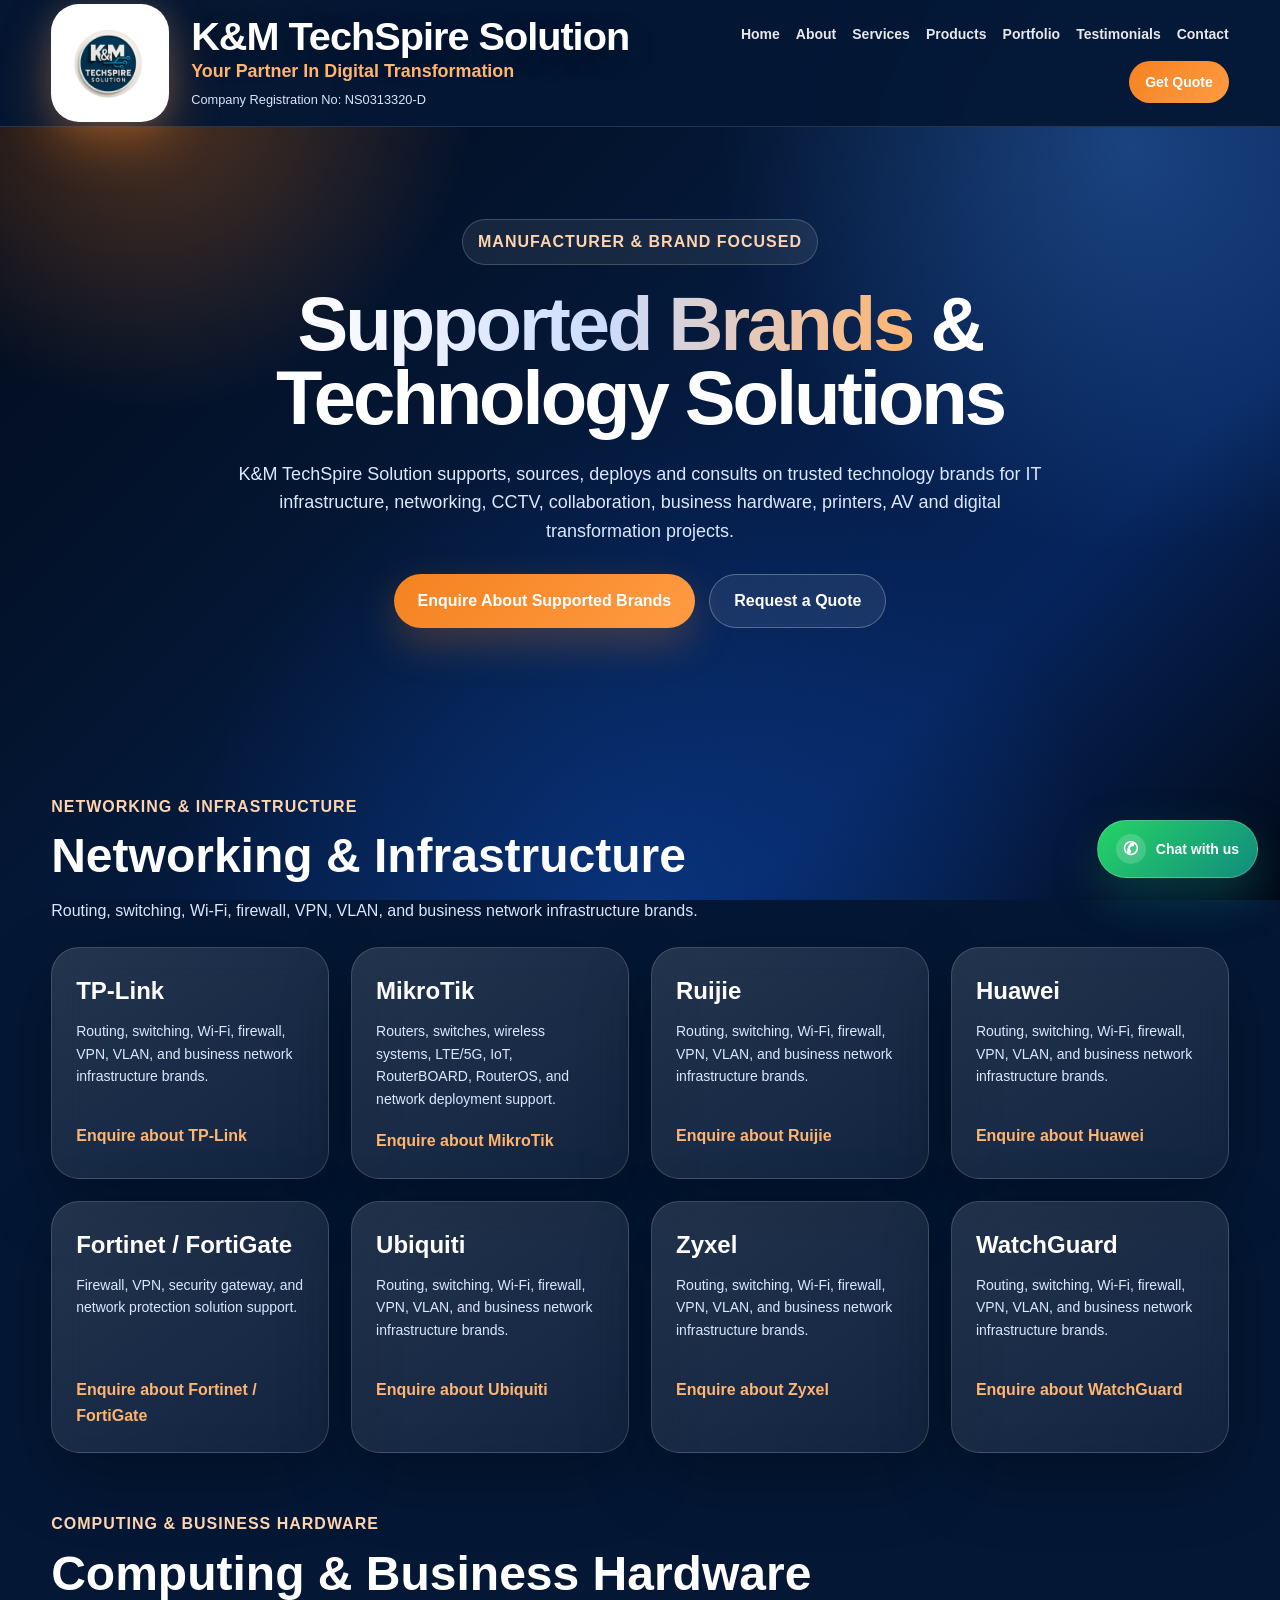
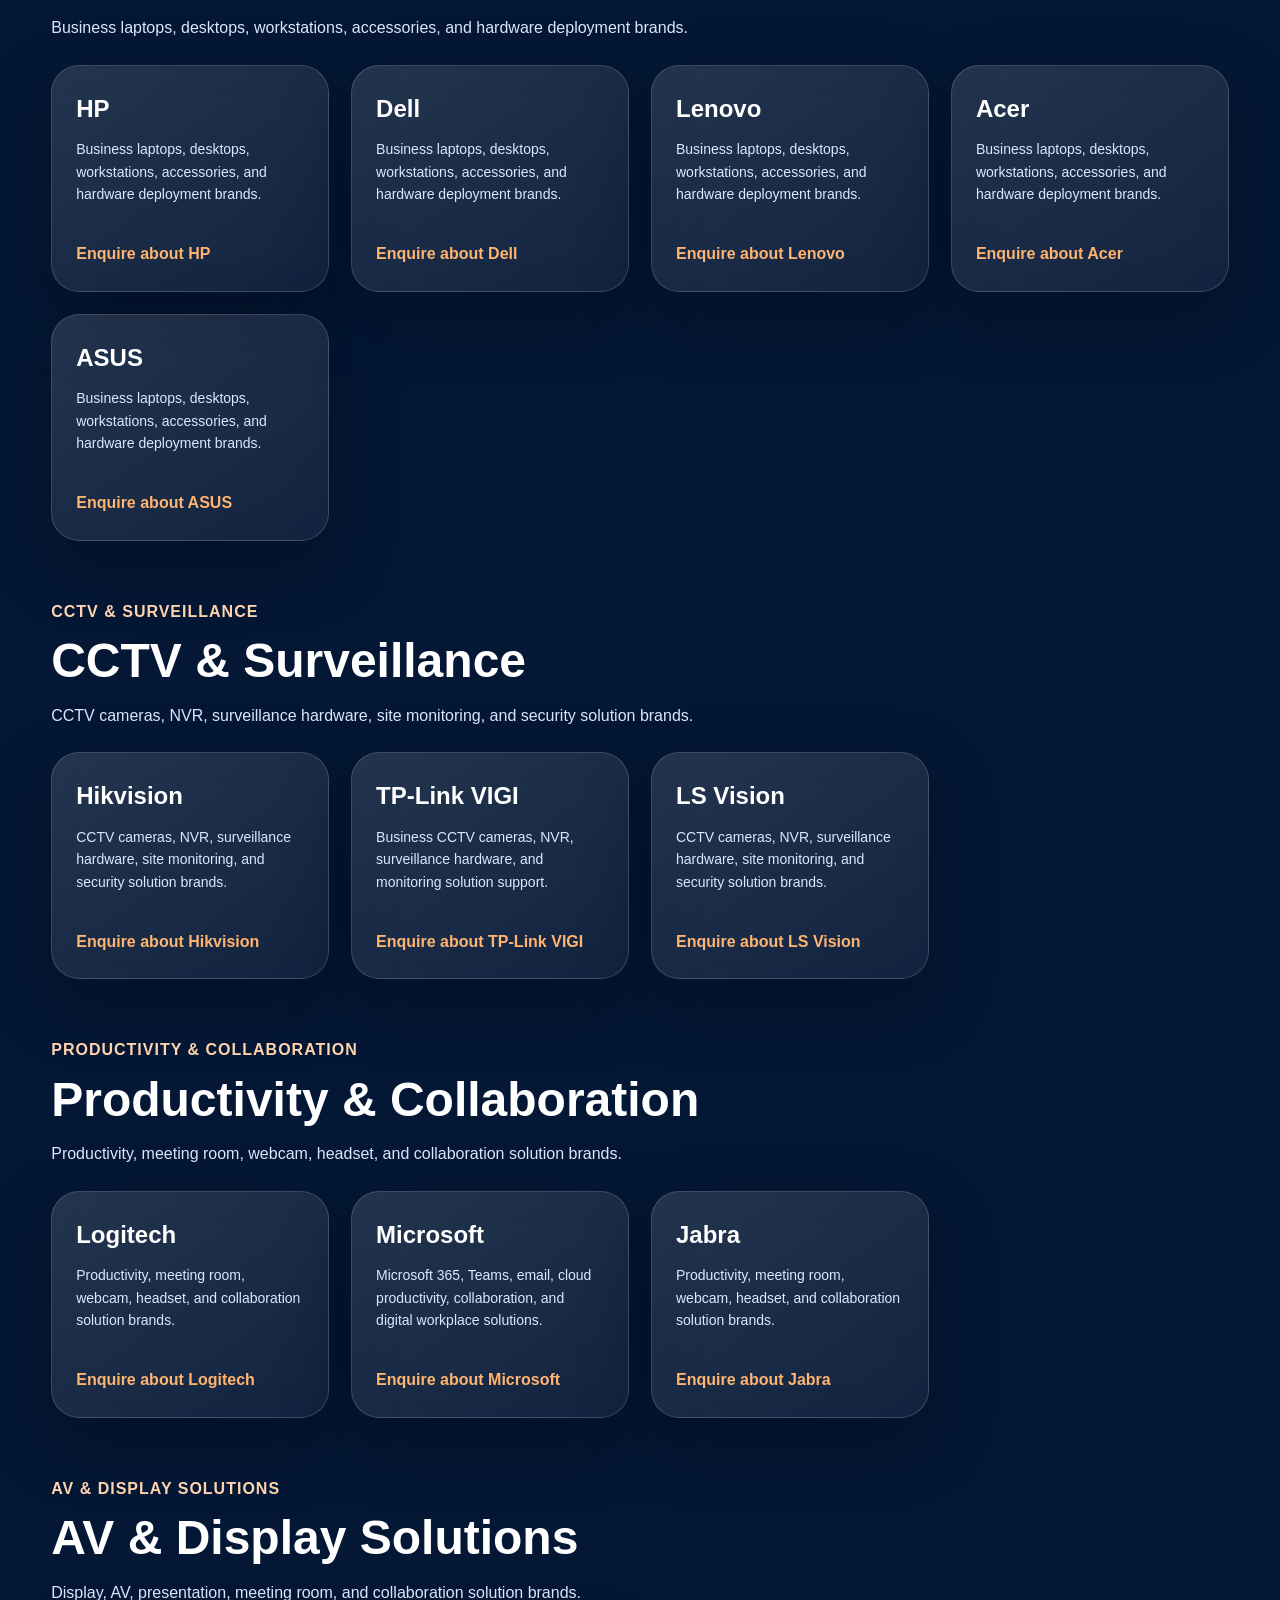
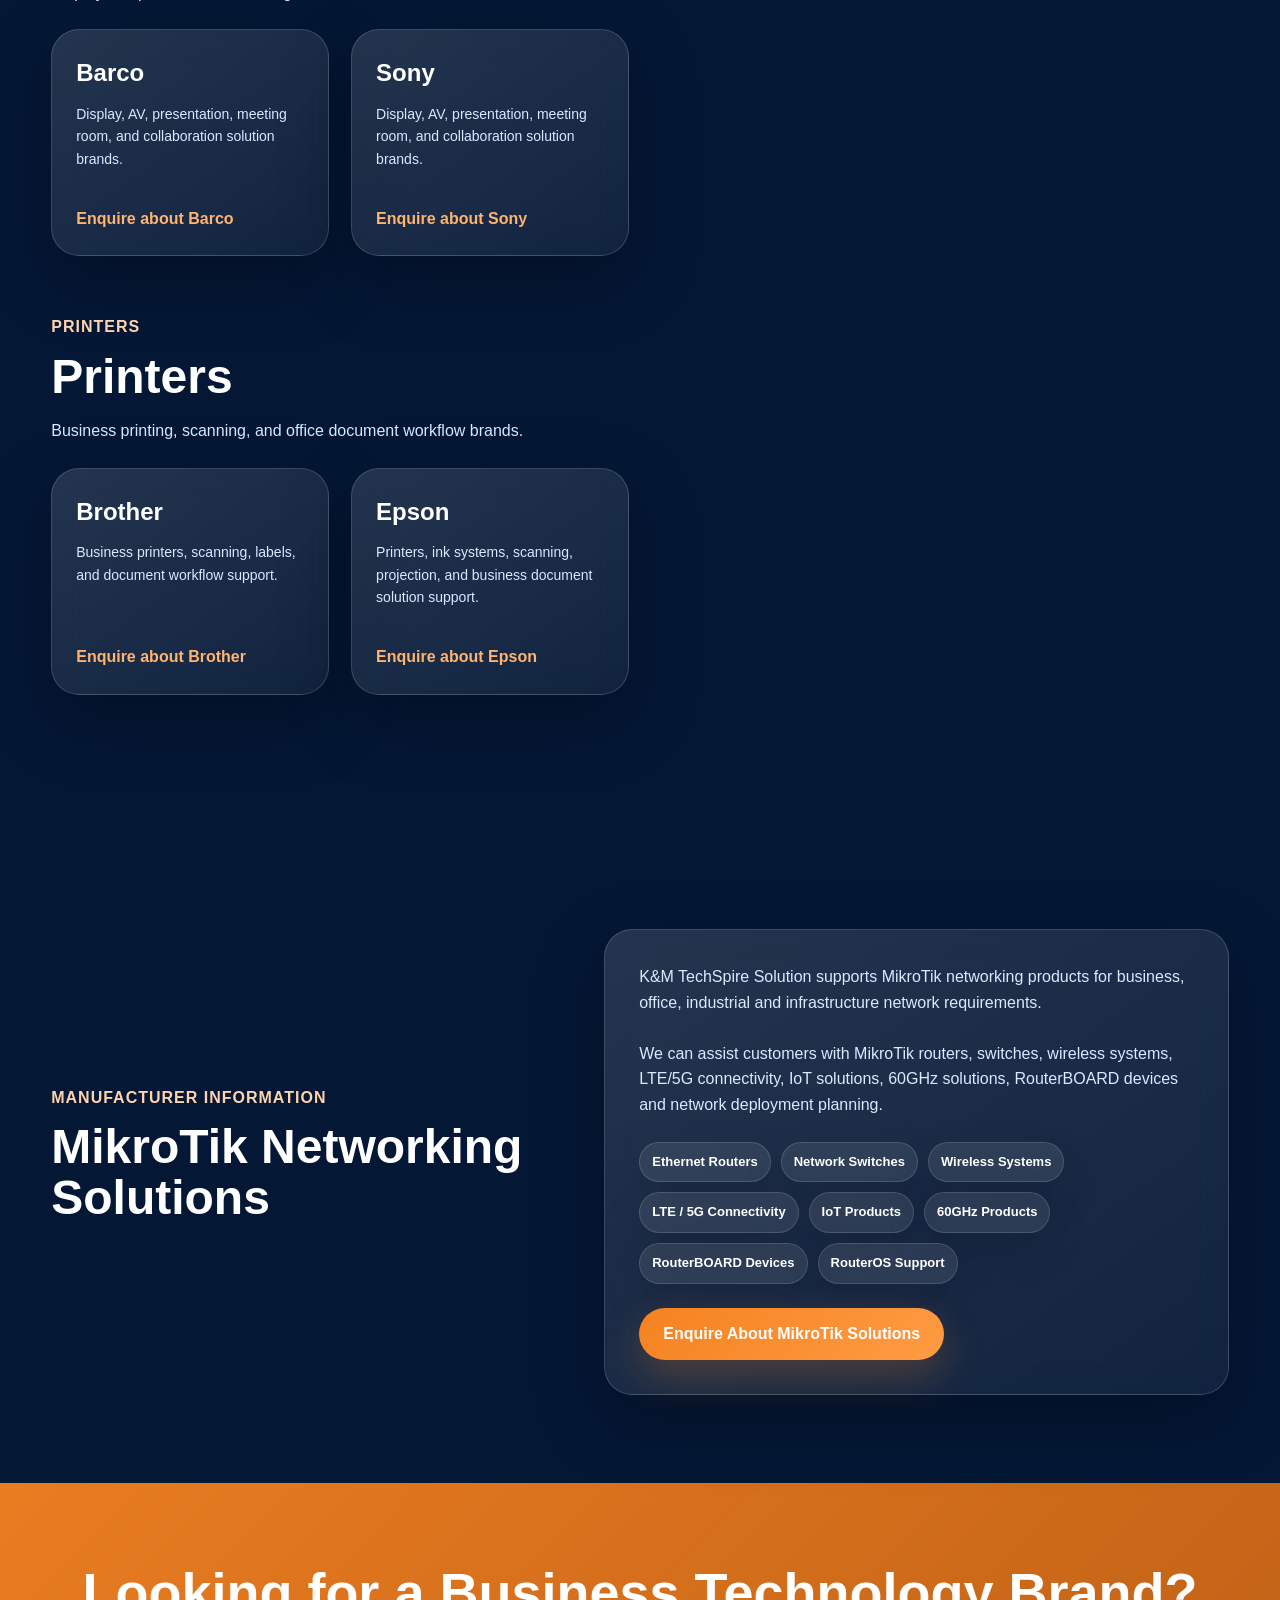
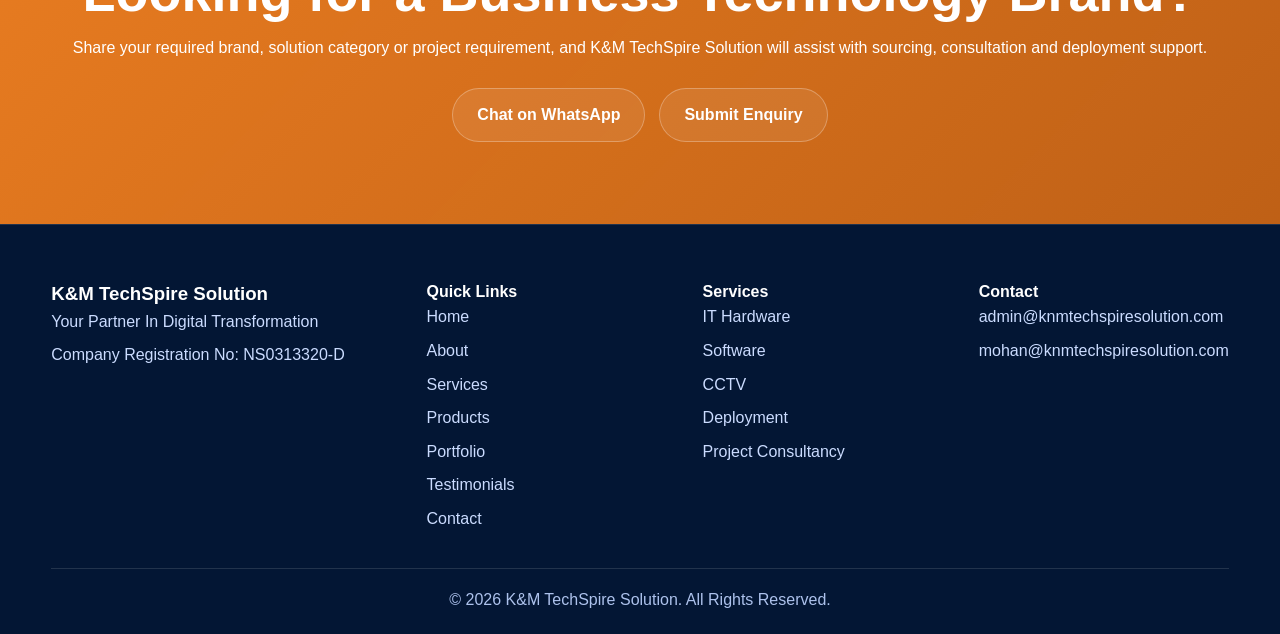
==== products.html @ d7d255a1 "Add files via upload" ====
<!DOCTYPE html><html lang="en"><head><meta charset="UTF-8"><meta name="viewport" content="width=device-width, initial-scale=1.0"><title>Supported Brands & Technology Solutions | K&M TechSpire Solution</title><meta name="description" content="Supported technology brands and manufacturer solutions by K&M TechSpire Solution."><meta name="theme-color" content="#041735"><link rel="canonical" href="https://www.knmtechspiresolution.com/products.html"><link rel="stylesheet" href="style.css?v=20260707-final"></head><body><div class="site-bg" aria-hidden="true"></div><header class="site-header"><div class="container nav-wrap"><a class="brand" href="index.html#home"><span class="brand-logo"><img src="assets/logo.png" alt="K&M TechSpire Solution Logo" onload="this.classList.add('loaded')" onerror="this.classList.add('missing')"><span class="logo-fallback">K&M</span></span><span class="brand-text"><strong>K&M TechSpire Solution</strong><em>Your Partner In Digital Transformation</em><small>Company Registration No: NS0313320-D</small></span></a><nav class="nav-links" aria-label="Main navigation"><a href="index.html#home">Home</a><a href="index.html#about">About</a><a href="index.html#services">Services</a><a href="products.html">Products</a><a href="index.html#portfolio">Portfolio</a><a href="index.html#testimonials">Testimonials</a><a href="index.html#contact">Contact</a><a class="nav-btn" href="index.html#contact">Get Quote</a></nav></div></header><main><section class="page-hero section-pad"><div class="container hero-simple-inner reveal"><span class="eyebrow">Manufacturer & Brand Focused</span><h1><span>Supported Brands</span> & Technology Solutions</h1><p>K&M TechSpire Solution supports, sources, deploys and consults on trusted technology brands for IT infrastructure, networking, CCTV, collaboration, business hardware, printers, AV and digital transformation projects.</p><div class="actions center"><a class="btn primary" href="https://wa.me/60176232542?text=Hello%20K%26M%20TechSpire%20Solution%2C%20I%20am%20interested%20in%20your%20IT%20services.%20Please%20contact%20me." target="_blank" rel="noopener">Enquire About Supported Brands</a><a class="btn secondary" href="index.html#contact">Request a Quote</a></div></div></section><section class="section-pad brands-section"><div class="container"><section class="brand-category reveal"><div class="brand-category-head"><span class="section-label">Networking & Infrastructure</span><h2>Networking & Infrastructure</h2><p>Routing, switching, Wi‑Fi, firewall, VPN, VLAN, and business network infrastructure brands.</p></div><div class="brand-grid"><article class="brand-card reveal"><div class="brand-name">TP-Link</div><p>Routing, switching, Wi‑Fi, firewall, VPN, VLAN, and business network infrastructure brands.</p><a class="brand-link" href="https://wa.me/60176232542?text=Hello%20K%26M%20TechSpire%20Solution%2C%20I%20am%20interested%20in%20TP-Link%20solutions.%20Please%20contact%20me." target="_blank" rel="noopener">Enquire about TP-Link</a></article><article class="brand-card reveal"><div class="brand-name">MikroTik</div><p>Routers, switches, wireless systems, LTE/5G, IoT, RouterBOARD, RouterOS, and network deployment support.</p><a class="brand-link" href="https://wa.me/60176232542?text=Hello%20K%26M%20TechSpire%20Solution%2C%20I%20am%20interested%20in%20MikroTik%20solutions.%20Please%20contact%20me." target="_blank" rel="noopener">Enquire about MikroTik</a></article><article class="brand-card reveal"><div class="brand-name">Ruijie</div><p>Routing, switching, Wi‑Fi, firewall, VPN, VLAN, and business network infrastructure brands.</p><a class="brand-link" href="https://wa.me/60176232542?text=Hello%20K%26M%20TechSpire%20Solution%2C%20I%20am%20interested%20in%20Ruijie%20solutions.%20Please%20contact%20me." target="_blank" rel="noopener">Enquire about Ruijie</a></article><article class="brand-card reveal"><div class="brand-name">Huawei</div><p>Routing, switching, Wi‑Fi, firewall, VPN, VLAN, and business network infrastructure brands.</p><a class="brand-link" href="https://wa.me/60176232542?text=Hello%20K%26M%20TechSpire%20Solution%2C%20I%20am%20interested%20in%20Huawei%20solutions.%20Please%20contact%20me." target="_blank" rel="noopener">Enquire about Huawei</a></article><article class="brand-card reveal"><div class="brand-name">Fortinet / FortiGate</div><p>Firewall, VPN, security gateway, and network protection solution support.</p><a class="brand-link" href="https://wa.me/60176232542?text=Hello%20K%26M%20TechSpire%20Solution%2C%20I%20am%20interested%20in%20Fortinet%20/%20FortiGate%20solutions.%20Please%20contact%20me." target="_blank" rel="noopener">Enquire about Fortinet / FortiGate</a></article><article class="brand-card reveal"><div class="brand-name">Ubiquiti</div><p>Routing, switching, Wi‑Fi, firewall, VPN, VLAN, and business network infrastructure brands.</p><a class="brand-link" href="https://wa.me/60176232542?text=Hello%20K%26M%20TechSpire%20Solution%2C%20I%20am%20interested%20in%20Ubiquiti%20solutions.%20Please%20contact%20me." target="_blank" rel="noopener">Enquire about Ubiquiti</a></article><article class="brand-card reveal"><div class="brand-name">Zyxel</div><p>Routing, switching, Wi‑Fi, firewall, VPN, VLAN, and business network infrastructure brands.</p><a class="brand-link" href="https://wa.me/60176232542?text=Hello%20K%26M%20TechSpire%20Solution%2C%20I%20am%20interested%20in%20Zyxel%20solutions.%20Please%20contact%20me." target="_blank" rel="noopener">Enquire about Zyxel</a></article><article class="brand-card reveal"><div class="brand-name">WatchGuard</div><p>Routing, switching, Wi‑Fi, firewall, VPN, VLAN, and business network infrastructure brands.</p><a class="brand-link" href="https://wa.me/60176232542?text=Hello%20K%26M%20TechSpire%20Solution%2C%20I%20am%20interested%20in%20WatchGuard%20solutions.%20Please%20contact%20me." target="_blank" rel="noopener">Enquire about WatchGuard</a></article></div></section><section class="brand-category reveal"><div class="brand-category-head"><span class="section-label">Computing & Business Hardware</span><h2>Computing & Business Hardware</h2><p>Business laptops, desktops, workstations, accessories, and hardware deployment brands.</p></div><div class="brand-grid"><article class="brand-card reveal"><div class="brand-name">HP</div><p>Business laptops, desktops, workstations, accessories, and hardware deployment brands.</p><a class="brand-link" href="https://wa.me/60176232542?text=Hello%20K%26M%20TechSpire%20Solution%2C%20I%20am%20interested%20in%20HP%20solutions.%20Please%20contact%20me." target="_blank" rel="noopener">Enquire about HP</a></article><article class="brand-card reveal"><div class="brand-name">Dell</div><p>Business laptops, desktops, workstations, accessories, and hardware deployment brands.</p><a class="brand-link" href="https://wa.me/60176232542?text=Hello%20K%26M%20TechSpire%20Solution%2C%20I%20am%20interested%20in%20Dell%20solutions.%20Please%20contact%20me." target="_blank" rel="noopener">Enquire about Dell</a></article><article class="brand-card reveal"><div class="brand-name">Lenovo</div><p>Business laptops, desktops, workstations, accessories, and hardware deployment brands.</p><a class="brand-link" href="https://wa.me/60176232542?text=Hello%20K%26M%20TechSpire%20Solution%2C%20I%20am%20interested%20in%20Lenovo%20solutions.%20Please%20contact%20me." target="_blank" rel="noopener">Enquire about Lenovo</a></article><article class="brand-card reveal"><div class="brand-name">Acer</div><p>Business laptops, desktops, workstations, accessories, and hardware deployment brands.</p><a class="brand-link" href="https://wa.me/60176232542?text=Hello%20K%26M%20TechSpire%20Solution%2C%20I%20am%20interested%20in%20Acer%20solutions.%20Please%20contact%20me." target="_blank" rel="noopener">Enquire about Acer</a></article><article class="brand-card reveal"><div class="brand-name">ASUS</div><p>Business laptops, desktops, workstations, accessories, and hardware deployment brands.</p><a class="brand-link" href="https://wa.me/60176232542?text=Hello%20K%26M%20TechSpire%20Solution%2C%20I%20am%20interested%20in%20ASUS%20solutions.%20Please%20contact%20me." target="_blank" rel="noopener">Enquire about ASUS</a></article></div></section><section class="brand-category reveal"><div class="brand-category-head"><span class="section-label">CCTV & Surveillance</span><h2>CCTV & Surveillance</h2><p>CCTV cameras, NVR, surveillance hardware, site monitoring, and security solution brands.</p></div><div class="brand-grid"><article class="brand-card reveal"><div class="brand-name">Hikvision</div><p>CCTV cameras, NVR, surveillance hardware, site monitoring, and security solution brands.</p><a class="brand-link" href="https://wa.me/60176232542?text=Hello%20K%26M%20TechSpire%20Solution%2C%20I%20am%20interested%20in%20Hikvision%20solutions.%20Please%20contact%20me." target="_blank" rel="noopener">Enquire about Hikvision</a></article><article class="brand-card reveal"><div class="brand-name">TP-Link VIGI</div><p>Business CCTV cameras, NVR, surveillance hardware, and monitoring solution support.</p><a class="brand-link" href="https://wa.me/60176232542?text=Hello%20K%26M%20TechSpire%20Solution%2C%20I%20am%20interested%20in%20TP-Link%20VIGI%20solutions.%20Please%20contact%20me." target="_blank" rel="noopener">Enquire about TP-Link VIGI</a></article><article class="brand-card reveal"><div class="brand-name">LS Vision</div><p>CCTV cameras, NVR, surveillance hardware, site monitoring, and security solution brands.</p><a class="brand-link" href="https://wa.me/60176232542?text=Hello%20K%26M%20TechSpire%20Solution%2C%20I%20am%20interested%20in%20LS%20Vision%20solutions.%20Please%20contact%20me." target="_blank" rel="noopener">Enquire about LS Vision</a></article></div></section><section class="brand-category reveal"><div class="brand-category-head"><span class="section-label">Productivity & Collaboration</span><h2>Productivity & Collaboration</h2><p>Productivity, meeting room, webcam, headset, and collaboration solution brands.</p></div><div class="brand-grid"><article class="brand-card reveal"><div class="brand-name">Logitech</div><p>Productivity, meeting room, webcam, headset, and collaboration solution brands.</p><a class="brand-link" href="https://wa.me/60176232542?text=Hello%20K%26M%20TechSpire%20Solution%2C%20I%20am%20interested%20in%20Logitech%20solutions.%20Please%20contact%20me." target="_blank" rel="noopener">Enquire about Logitech</a></article><article class="brand-card reveal"><div class="brand-name">Microsoft</div><p>Microsoft 365, Teams, email, cloud productivity, collaboration, and digital workplace solutions.</p><a class="brand-link" href="https://wa.me/60176232542?text=Hello%20K%26M%20TechSpire%20Solution%2C%20I%20am%20interested%20in%20Microsoft%20solutions.%20Please%20contact%20me." target="_blank" rel="noopener">Enquire about Microsoft</a></article><article class="brand-card reveal"><div class="brand-name">Jabra</div><p>Productivity, meeting room, webcam, headset, and collaboration solution brands.</p><a class="brand-link" href="https://wa.me/60176232542?text=Hello%20K%26M%20TechSpire%20Solution%2C%20I%20am%20interested%20in%20Jabra%20solutions.%20Please%20contact%20me." target="_blank" rel="noopener">Enquire about Jabra</a></article></div></section><section class="brand-category reveal"><div class="brand-category-head"><span class="section-label">AV & Display Solutions</span><h2>AV & Display Solutions</h2><p>Display, AV, presentation, meeting room, and collaboration solution brands.</p></div><div class="brand-grid"><article class="brand-card reveal"><div class="brand-name">Barco</div><p>Display, AV, presentation, meeting room, and collaboration solution brands.</p><a class="brand-link" href="https://wa.me/60176232542?text=Hello%20K%26M%20TechSpire%20Solution%2C%20I%20am%20interested%20in%20Barco%20solutions.%20Please%20contact%20me." target="_blank" rel="noopener">Enquire about Barco</a></article><article class="brand-card reveal"><div class="brand-name">Sony</div><p>Display, AV, presentation, meeting room, and collaboration solution brands.</p><a class="brand-link" href="https://wa.me/60176232542?text=Hello%20K%26M%20TechSpire%20Solution%2C%20I%20am%20interested%20in%20Sony%20solutions.%20Please%20contact%20me." target="_blank" rel="noopener">Enquire about Sony</a></article></div></section><section class="brand-category reveal"><div class="brand-category-head"><span class="section-label">Printers</span><h2>Printers</h2><p>Business printing, scanning, and office document workflow brands.</p></div><div class="brand-grid"><article class="brand-card reveal"><div class="brand-name">Brother</div><p>Business printers, scanning, labels, and document workflow support.</p><a class="brand-link" href="https://wa.me/60176232542?text=Hello%20K%26M%20TechSpire%20Solution%2C%20I%20am%20interested%20in%20Brother%20solutions.%20Please%20contact%20me." target="_blank" rel="noopener">Enquire about Brother</a></article><article class="brand-card reveal"><div class="brand-name">Epson</div><p>Printers, ink systems, scanning, projection, and business document solution support.</p><a class="brand-link" href="https://wa.me/60176232542?text=Hello%20K%26M%20TechSpire%20Solution%2C%20I%20am%20interested%20in%20Epson%20solutions.%20Please%20contact%20me." target="_blank" rel="noopener">Enquire about Epson</a></article></div></section></div></section><section class="section-pad"><div class="container split-grid"><div class="section-title reveal"><span class="section-label">Manufacturer Information</span><h2>MikroTik Networking Solutions</h2></div><div class="glass reveal"><p>K&M TechSpire Solution supports MikroTik networking products for business, office, industrial and infrastructure network requirements.</p><br><p>We can assist customers with MikroTik routers, switches, wireless systems, LTE/5G connectivity, IoT solutions, 60GHz solutions, RouterBOARD devices and network deployment planning.</p><div class="product-area-list"><span>Ethernet Routers</span><span>Network Switches</span><span>Wireless Systems</span><span>LTE / 5G Connectivity</span><span>IoT Products</span><span>60GHz Products</span><span>RouterBOARD Devices</span><span>RouterOS Support</span></div><a class="btn primary" href="https://wa.me/60176232542?text=Hello%20K%26M%20TechSpire%20Solution%2C%20I%20am%20interested%20in%20MikroTik%20networking%20solutions.%20Please%20contact%20me." target="_blank" rel="noopener">Enquire About MikroTik Solutions</a></div></div></section><section class="cta"><div class="container reveal"><h2>Looking for a Business Technology Brand?</h2><p>Share your required brand, solution category or project requirement, and K&M TechSpire Solution will assist with sourcing, consultation and deployment support.</p><div class="actions center"><a class="btn secondary" href="https://wa.me/60176232542?text=Hello%20K%26M%20TechSpire%20Solution%2C%20I%20am%20interested%20in%20your%20IT%20services.%20Please%20contact%20me." target="_blank" rel="noopener">Chat on WhatsApp</a><a class="btn secondary" href="index.html#contact">Submit Enquiry</a></div></div></section></main><footer class="footer"><div class="container footer-grid"><div><h3>K&M TechSpire Solution</h3><p>Your Partner In Digital Transformation</p><p>Company Registration No: NS0313320-D</p></div><div><h4>Quick Links</h4><a href="index.html#home">Home</a><a href="index.html#about">About</a><a href="index.html#services">Services</a><a href="products.html">Products</a><a href="index.html#portfolio">Portfolio</a><a href="index.html#testimonials">Testimonials</a><a href="index.html#contact">Contact</a></div><div><h4>Services</h4><p>IT Hardware</p><p>Software</p><p>CCTV</p><p>Deployment</p><p>Project Consultancy</p></div><div><h4>Contact</h4><p>admin@knmtechspiresolution.com</p><p>mohan@knmtechspiresolution.com</p></div></div><div class="container footer-bottom">© 2026 K&M TechSpire Solution. All Rights Reserved.</div></footer><a class="floating-whatsapp" href="https://wa.me/60176232542?text=Hello%20K%26M%20TechSpire%20Solution%2C%20I%20am%20interested%20in%20your%20IT%20services.%20Please%20contact%20me." target="_blank" rel="noopener"><span class="floating-whatsapp-icon">✆</span><span class="floating-whatsapp-text">Chat with us</span></a><script src="script.js"></script></body></html>
---- style.css ----
:root{--blue:#0b3d91;--dark:#041735;--orange:#f58220;--muted:#cbdcff;--border:rgba(255,255,255,.16);--shadow:0 24px 70px rgba(0,0,0,.28)}*{box-sizing:border-box;margin:0;padding:0}html{scroll-behavior:smooth;-webkit-text-size-adjust:100%}body{font-family:Arial,Helvetica,sans-serif;color:#fff;background:#041735;line-height:1.6;overflow-x:hidden;width:100%;max-width:100%}a{text-decoration:none;color:inherit}img,svg,video,canvas{max-width:100%;height:auto}p,h1,h2,h3,h4,a,span,strong,em,small,label,input,textarea,select{overflow-wrap:break-word}.container{width:min(92%,1180px);margin:auto}.site-bg{position:fixed;inset:0;z-index:0;pointer-events:none;background:radial-gradient(circle at 12% 10%,rgba(245,130,32,.32),transparent 23%),radial-gradient(circle at 88% 16%,rgba(76,154,255,.30),transparent 30%),radial-gradient(circle at 50% 100%,rgba(11,61,145,.60),transparent 42%),linear-gradient(135deg,#020916 0%,#041735 42%,#06245c 75%,#020916 100%)}.site-header,main,.footer{position:relative;z-index:2}.site-header{position:sticky;top:0;z-index:50;background:rgba(4,23,53,.94);backdrop-filter:blur(16px);border-bottom:1px solid rgba(255,255,255,.13)}.nav-wrap{min-height:126px;display:flex;align-items:center;justify-content:space-between;gap:26px}.brand{display:flex;align-items:center;gap:22px;min-width:560px;max-width:720px}.brand-logo{width:118px;height:118px;min-width:118px;border-radius:28px;background:#fff;display:grid;place-items:center;overflow:hidden;position:relative;box-shadow:0 20px 50px rgba(245,130,32,.34),0 0 30px rgba(255,255,255,.12)}.brand-logo img{position:absolute;inset:0;width:100%;height:100%;object-fit:contain;padding:8px;opacity:0}.brand-logo img.loaded{opacity:1}.brand-logo img.missing{display:none}.logo-fallback{color:#0b3d91;font-weight:900}.brand-text{display:flex;flex-direction:column;min-width:0}.brand-text strong{font-size:clamp(32px,3.1vw,44px);line-height:1.02;font-weight:900;letter-spacing:-1px;white-space:nowrap;text-shadow:0 8px 28px rgba(0,0,0,.28)}.brand-text em{font-style:normal;font-size:clamp(16px,1.4vw,22px);line-height:1.18;color:#ffb46f;font-weight:900;white-space:nowrap;margin-top:5px}.brand-text small{font-size:clamp(12px,1vw,15px);color:#d8e6ff;margin-top:7px;white-space:nowrap}.nav-links{display:flex;gap:16px;align-items:center;justify-content:flex-end;flex-wrap:wrap;font-size:14px;font-weight:800}.nav-links a{color:rgba(255,255,255,.9);white-space:nowrap}.nav-links a:hover{color:#ffb46f}.nav-btn{padding:10px 16px;border-radius:999px;background:linear-gradient(135deg,var(--orange),#ff9b43)!important;color:#fff!important}.section-pad{padding:88px 0}.hero-simple,.page-hero{min-height:auto;padding:92px 0 78px;display:grid;align-items:center}.hero-simple-inner{text-align:center;max-width:960px}.eyebrow,.section-label{display:inline-flex;color:#ffd3ad;font-weight:900;text-transform:uppercase;letter-spacing:1px}.eyebrow{padding:9px 15px;border-radius:999px;background:rgba(255,255,255,.08);border:1px solid rgba(255,255,255,.18);margin-bottom:22px}.hero-simple h1,.page-hero h1{font-size:clamp(42px,6vw,76px);line-height:.98;letter-spacing:-3px;margin-bottom:24px}.hero-simple h1 span,.page-hero h1 span{background:linear-gradient(90deg,#fff,#cbdcff,#ffb46f);-webkit-background-clip:text;background-clip:text;color:transparent}.hero-simple p,.page-hero p{font-size:18px;color:#dce8ff;max-width:820px;margin:0 auto 28px}.hero-highlights{display:grid;grid-template-columns:repeat(4,1fr);gap:14px;max-width:720px;margin:0 auto 30px}.hero-highlights div,.product-area-list span{padding:16px;border-radius:20px;background:rgba(255,255,255,.09);border:1px solid rgba(255,255,255,.14);box-shadow:0 18px 45px rgba(0,0,0,.14)}.hero-highlights b{display:block;color:#ffb46f;font-size:13px;margin-bottom:4px}.hero-highlights span{font-weight:900}.actions{display:flex;flex-wrap:wrap;gap:14px}.center{justify-content:center}.btn{display:inline-flex;align-items:center;justify-content:center;border-radius:999px;padding:13px 24px;font-weight:900;transition:.25s;border:0}.primary{background:linear-gradient(135deg,var(--orange),#ff9b43);box-shadow:0 16px 40px rgba(245,130,32,.25)}.secondary{background:rgba(255,255,255,.08);border:1px solid rgba(255,255,255,.28)}.btn:hover{transform:translateY(-3px)}.ticker{padding:18px 0;background:rgba(255,255,255,.08);overflow:hidden;border-block:1px solid rgba(255,255,255,.12)}.ticker-track{width:max-content;min-width:200%;display:flex;justify-content:flex-end;gap:42px;white-space:nowrap;animation:tickerLeftToRight 26s linear infinite;font-weight:900;color:#ffd3ad;will-change:transform}.ticker-track span{white-space:nowrap}@keyframes tickerLeftToRight{0%{transform:translateX(-50%)}100%{transform:translateX(0)}}.section-heading{text-align:center;max-width:780px;margin:0 auto 46px}.section-heading h2,.section-title h2,.split-grid h2,.brand-category-head h2{font-size:clamp(30px,4vw,48px);line-height:1.05;margin:12px 0 16px}.section-heading p,.split-grid p,.brand-category-head p{color:#dce8ff}.split-grid{display:grid;grid-template-columns:.9fr 1.1fr;gap:42px;align-items:center}.glass,.service-card,.gallery-card,.testimonial,.brand-card{background:linear-gradient(145deg,rgba(255,255,255,.13),rgba(255,255,255,.055));border:1px solid rgba(255,255,255,.16);box-shadow:var(--shadow);border-radius:28px;backdrop-filter:blur(16px)}.glass{padding:34px}.service-grid{display:grid;grid-template-columns:repeat(3,minmax(0,1fr));gap:28px}.service-card{overflow:hidden;transition:.35s}.service-card:hover,.brand-card:hover{transform:translateY(-8px);border-color:rgba(245,130,32,.5)}.service-photo{height:190px;position:relative;background:linear-gradient(135deg,rgba(11,61,145,.95),rgba(4,23,53,.9));overflow:hidden}.service-photo img{position:absolute;inset:0;width:100%;height:100%;object-fit:cover;opacity:0;transition:.5s}.service-photo img.loaded{opacity:1}.service-photo img.missing{display:none}.service-photo:after{content:"";position:absolute;inset:0;background:linear-gradient(180deg,transparent 10%,rgba(4,23,53,.62))}.service-body{padding:24px;min-height:188px}.service-card h3{font-size:21px;margin-bottom:12px}.service-card p{color:#dce8ff}.portfolio-grid,.testimonial-live-layout{display:grid;grid-template-columns:1.15fr .85fr;gap:22px}.gallery-stack{display:grid;gap:22px}.gallery-card{min-height:310px;padding:28px;display:flex;flex-direction:column;justify-content:flex-end;background:linear-gradient(145deg,rgba(255,255,255,.16),rgba(255,255,255,.06)),radial-gradient(circle at 20% 20%,rgba(245,130,32,.28),transparent 34%),linear-gradient(135deg,rgba(11,61,145,.75),rgba(4,23,53,.92))}.gallery-card.large{min-height:642px}.gallery-card b{color:#ffb46f;text-transform:uppercase;font-size:12px}.gallery-card h3{font-size:25px;margin:10px 0}.testimonial-display,.testimonial-form{padding:30px}.testimonial-display-head{display:flex;justify-content:space-between;gap:18px;align-items:flex-start;margin-bottom:22px}.testimonial-display-head h3,.testimonial-form h3{font-size:28px;line-height:1.1;margin-top:8px}.live-badge{display:inline-flex;padding:8px 12px;border-radius:999px;background:rgba(245,130,32,.18);color:#ffb46f;border:1px solid rgba(245,130,32,.34);font-size:12px;font-weight:900;white-space:nowrap}.testimonial-list{display:grid;gap:16px;max-height:620px;overflow:auto;padding-right:6px}.testimonial{padding:28px}.testimonial strong{color:#f58220;font-size:44px}.testimonial p{color:#dce8ff;margin:12px 0 22px}.testimonial span{color:#ffb46f;font-weight:900}.testimonial-form label,.contact-form label{display:block;color:#ffb46f;font-weight:900;margin:14px 0 7px}.testimonial-form input,.testimonial-form select,.testimonial-form textarea,.contact-form input,.contact-form select,.contact-form textarea{width:100%;padding:14px 15px;border-radius:16px;border:1px solid rgba(255,255,255,.18);background:rgba(255,255,255,.09);color:#fff;font-family:inherit;outline:none;font-size:16px}.testimonial-form option,.contact-form option{color:#111827}.form-note,.feedback-status{color:#dce8ff;margin-top:8px}.hidden-field{display:none}.form-btn{width:100%;border:none;margin-top:8px}.brand-category{margin-bottom:58px}.brand-category-head{max-width:850px;margin-bottom:24px}.brand-grid{display:grid;grid-template-columns:repeat(4,minmax(0,1fr));gap:22px}.brand-card{padding:24px;transition:.3s}.brand-name{font-size:24px;font-weight:900;color:#fff;margin-bottom:10px}.brand-card p{color:#dce8ff;font-size:14px;min-height:85px}.brand-link{display:inline-flex;margin-top:18px;color:#ffb46f;font-weight:900}.product-area-list{display:flex;flex-wrap:wrap;gap:10px;margin:24px 0}.product-area-list span{padding:9px 12px;border-radius:999px;font-size:13px;font-weight:800}.cta{padding:82px 0;text-align:center;background:linear-gradient(135deg,rgba(245,130,32,.95),rgba(217,107,18,.88))}.cta h2{font-size:clamp(32px,5vw,54px);line-height:1;margin-bottom:16px}.cta p{margin-bottom:28px}.floating-whatsapp{position:fixed;right:22px;bottom:22px;z-index:9999;display:inline-flex;align-items:center;gap:10px;padding:13px 18px;border-radius:999px;background:linear-gradient(135deg,#25D366,#128C7E);color:#fff!important;font-weight:900;font-size:14px;line-height:1;text-decoration:none;box-shadow:0 18px 45px rgba(18,140,126,.36),0 8px 24px rgba(0,0,0,.26);border:1px solid rgba(255,255,255,.20);transition:.22s;max-width:calc(100vw - 34px)}.floating-whatsapp:hover{transform:translateY(-4px) scale(1.02)}.floating-whatsapp-icon{width:30px;height:30px;min-width:30px;display:grid;place-items:center;border-radius:50%;background:rgba(255,255,255,.18);font-size:18px;font-weight:900}.floating-whatsapp-text{white-space:nowrap}.footer{padding:54px 0 22px;background:rgba(4,23,53,.9);border-top:1px solid rgba(255,255,255,.12)}.footer-grid{display:grid;grid-template-columns:1.4fr 1fr 1fr 1fr;gap:28px;margin-bottom:28px}.footer p,.footer a{display:block;color:#cbdcff;margin-bottom:8px}.footer-bottom{text-align:center;color:#adc2ec;border-top:1px solid rgba(255,255,255,.12);padding-top:18px}.reveal{opacity:0;transform:translateY(28px) scale(.99);transition:opacity .65s ease,transform .65s ease}.reveal.active{opacity:1;transform:translateY(0) scale(1)}@media(prefers-reduced-motion:reduce){*,*:before,*:after{animation:none!important;transition:none!important;scroll-behavior:auto!important}}@media(max-width:1180px){.site-header{position:relative}.nav-wrap{min-height:auto;padding:18px 0;flex-direction:column;align-items:center;justify-content:center;gap:16px}.brand{width:100%;min-width:0;max-width:100%;justify-content:center}.brand-logo{width:94px;height:94px;min-width:94px;border-radius:24px}.brand-text strong{font-size:clamp(28px,5vw,40px);white-space:nowrap}.brand-text em{font-size:clamp(14px,2.5vw,19px);white-space:nowrap}.brand-text small{font-size:clamp(11px,2vw,14px);white-space:nowrap}.nav-links{width:100%;justify-content:center;gap:10px 14px;font-size:13px}.split-grid,.portfolio-grid,.testimonial-live-layout{grid-template-columns:1fr;gap:38px}.service-grid,.brand-grid{grid-template-columns:repeat(2,1fr)}.footer-grid{grid-template-columns:repeat(2,1fr)}}@media(max-width:640px){.container{width:92%}.section-pad{padding:58px 0}.nav-wrap{padding:14px 0 16px;gap:14px}.brand{justify-content:flex-start;gap:10px}.brand-logo{width:66px;height:66px;min-width:66px;border-radius:18px}.brand-logo img{padding:5px}.brand-text{max-width:calc(100% - 76px)}.brand-text strong{font-size:clamp(18px,5.2vw,24px);line-height:1.05;letter-spacing:-.45px;white-space:nowrap}.brand-text em{font-size:clamp(11px,3.3vw,14px);line-height:1.18;white-space:nowrap}.brand-text small{font-size:clamp(9px,2.7vw,11px);line-height:1.2;white-space:nowrap}.nav-links{font-size:12px;gap:8px 10px;line-height:1.1}.nav-links a{padding:6px 4px}.nav-btn{padding:9px 13px}.hero-simple,.page-hero{padding:52px 0 48px}.hero-simple-inner{text-align:left}.eyebrow{font-size:11px;line-height:1.3;padding:8px 12px}.hero-simple h1,.page-hero h1{font-size:clamp(34px,10vw,46px);line-height:1;letter-spacing:-1.5px}.hero-simple p,.page-hero p{font-size:16px;line-height:1.65}.hero-highlights{grid-template-columns:repeat(2,1fr);gap:10px}.hero-highlights div{padding:13px}.actions{display:grid;grid-template-columns:1fr;width:100%;gap:12px}.btn{width:100%;padding:13px 18px}.ticker{padding:14px 0}.ticker-track{gap:30px;font-size:14px}.section-heading{margin-bottom:32px}.section-heading h2,.section-title h2,.split-grid h2,.brand-category-head h2{font-size:clamp(28px,9vw,38px);line-height:1.08}.glass,.testimonial,.testimonial-form,.testimonial-display{padding:22px;border-radius:24px}.service-grid,.footer-grid,.brand-grid{grid-template-columns:1fr}.service-card,.brand-card{border-radius:24px}.service-photo{height:210px}.portfolio-grid,.gallery-stack{gap:18px}.gallery-card,.gallery-card.large{min-height:260px;padding:24px}.testimonial-display-head{flex-direction:column}.testimonial-list{max-height:none}.brand-card p{min-height:auto}.floating-whatsapp{right:16px;bottom:16px;width:58px;height:58px;padding:0;justify-content:center;border-radius:50%}.floating-whatsapp-icon{width:36px;height:36px;min-width:36px;font-size:21px;background:transparent}.floating-whatsapp-text{display:none}.footer{text-align:left}.footer-grid{gap:22px}}@media(max-width:380px){.brand-logo{width:58px;height:58px;min-width:58px}.brand-text{max-width:calc(100% - 68px)}.brand-text strong{font-size:16.5px}.brand-text em{font-size:10px}.brand-text small{font-size:8.5px}.hero-simple h1,.page-hero h1{font-size:32px}}
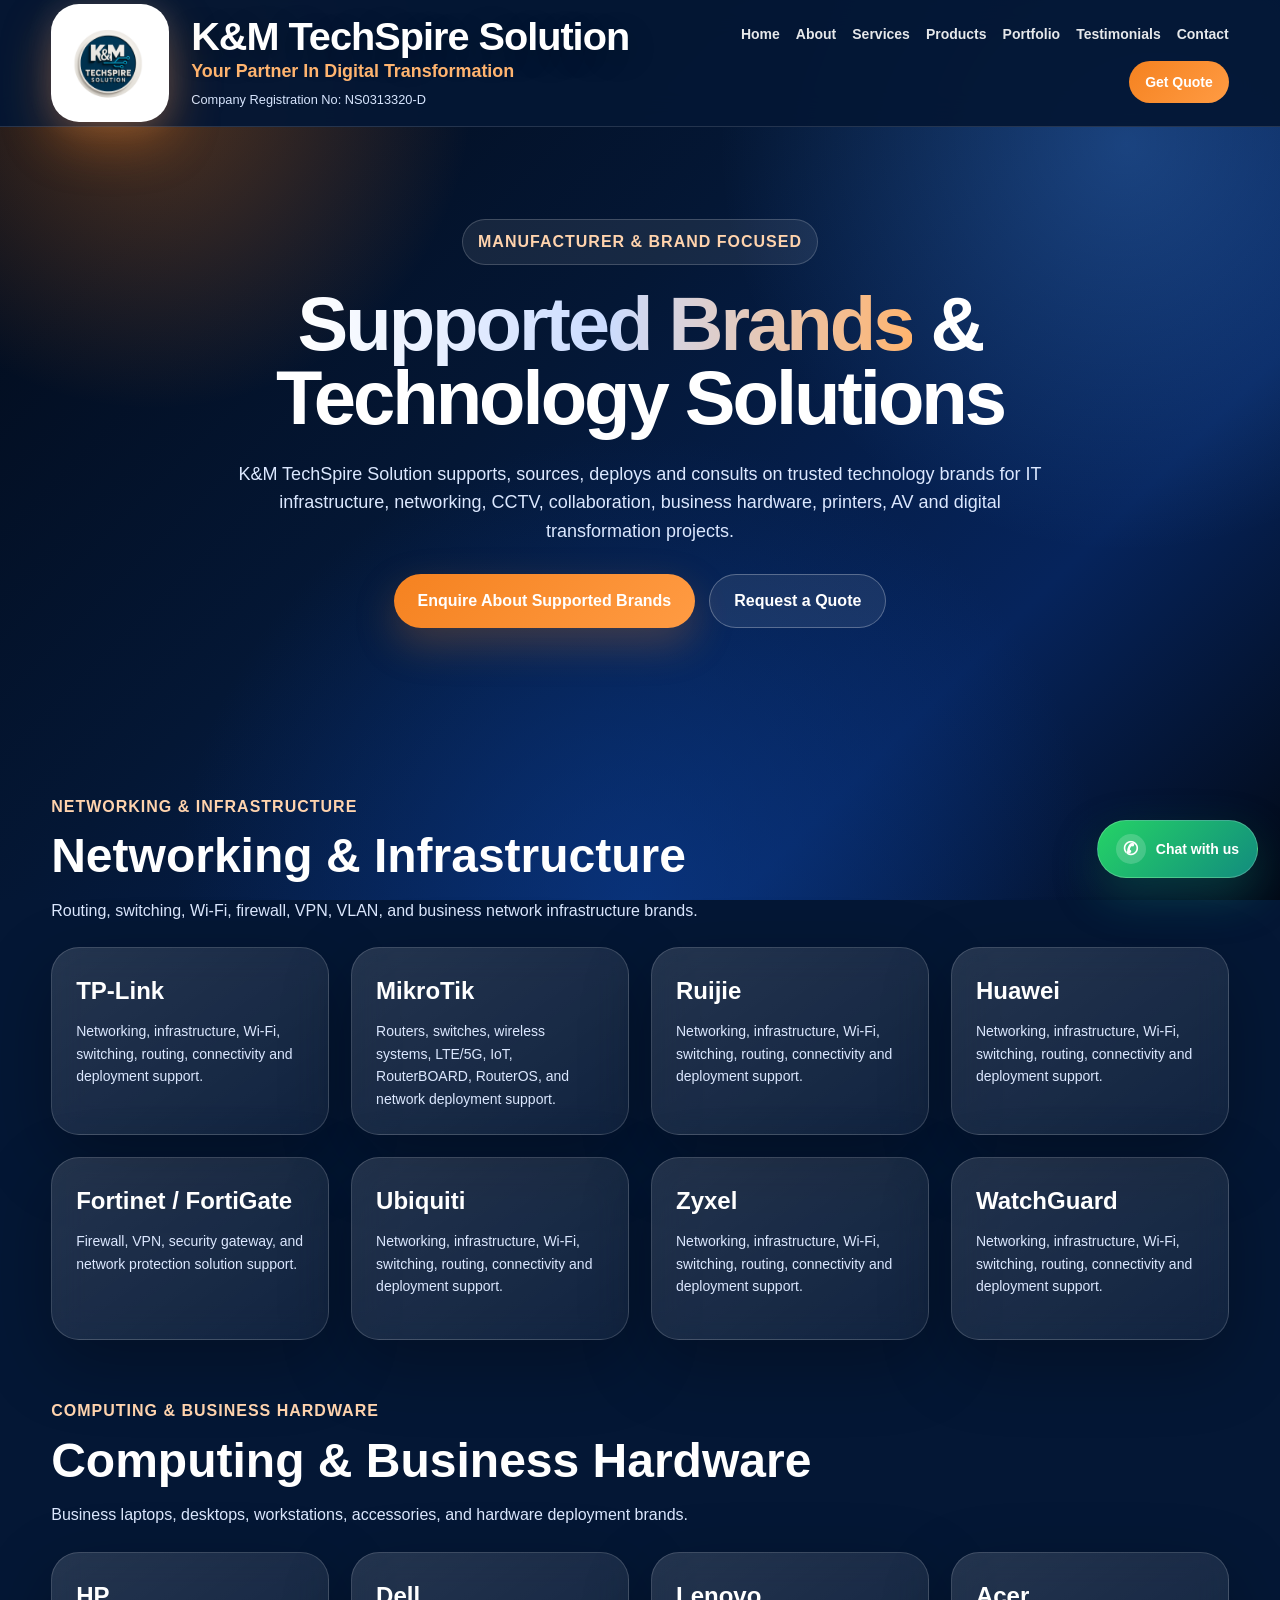
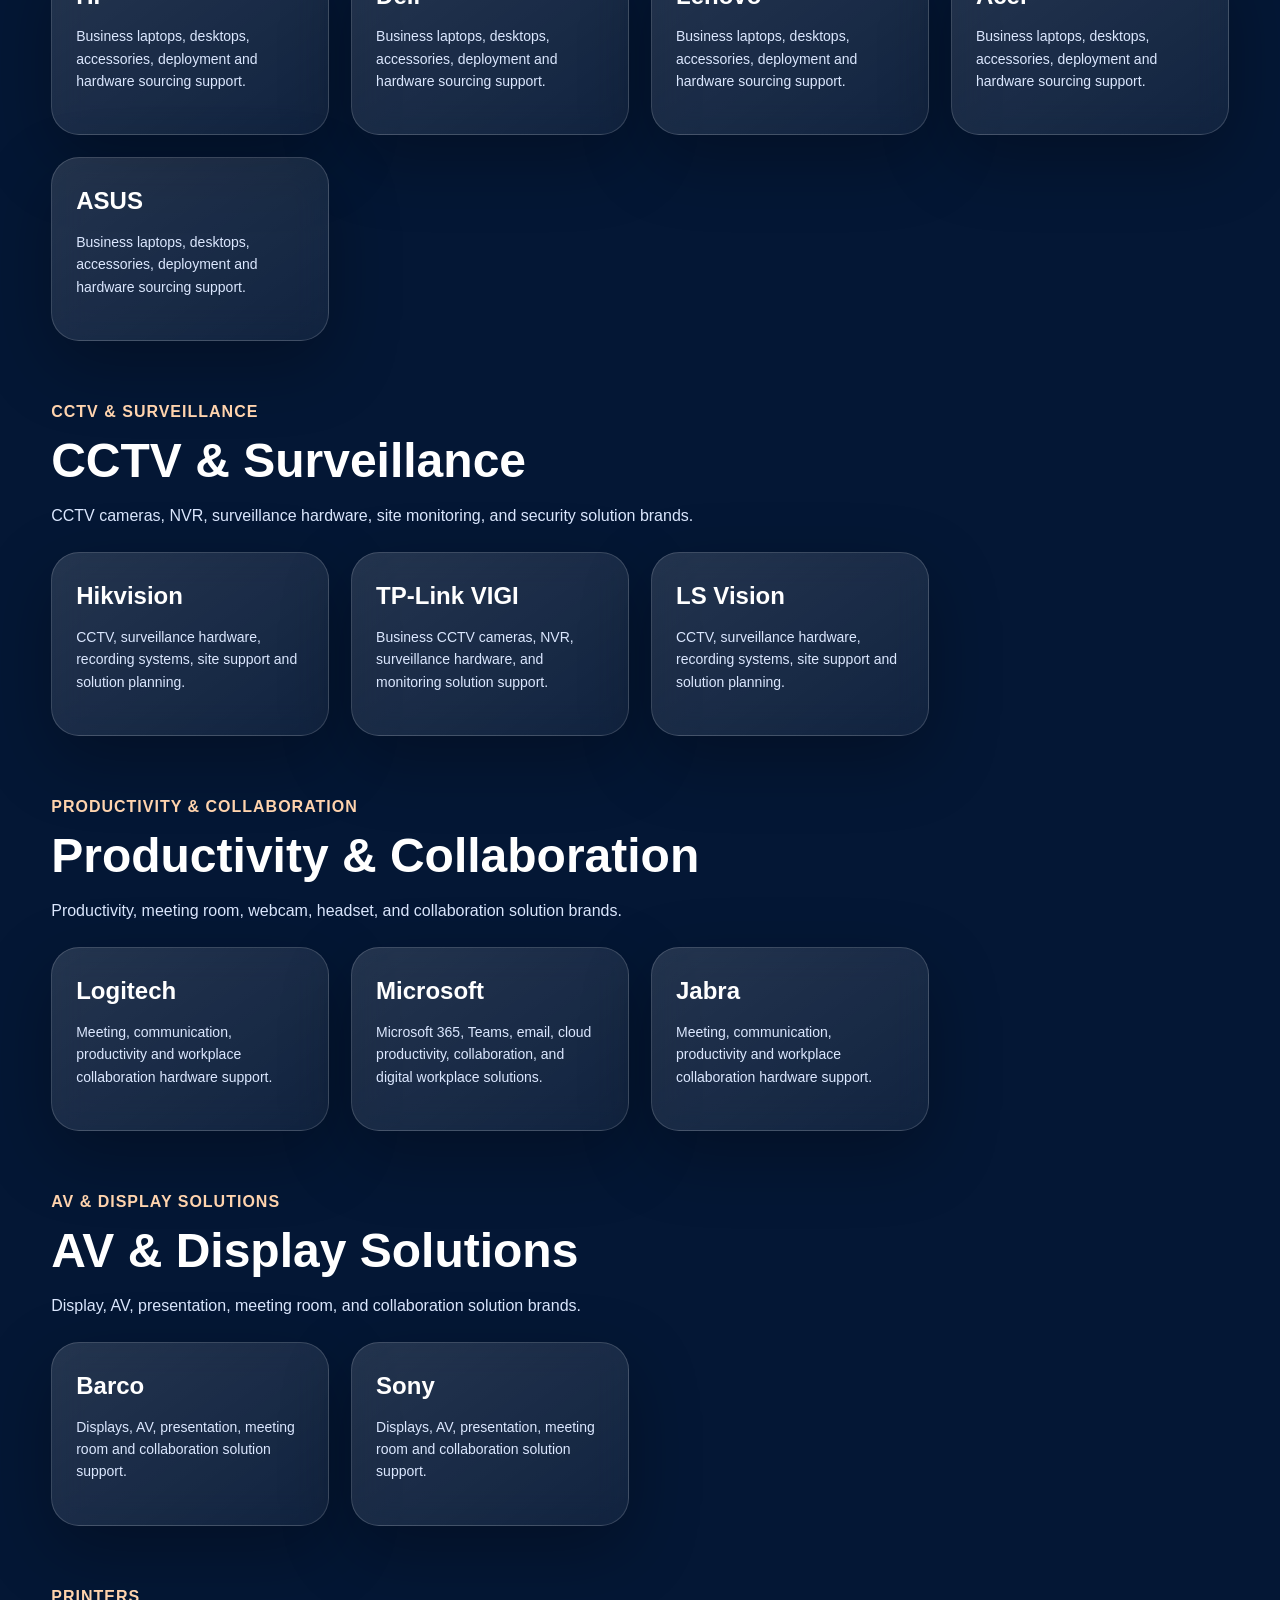
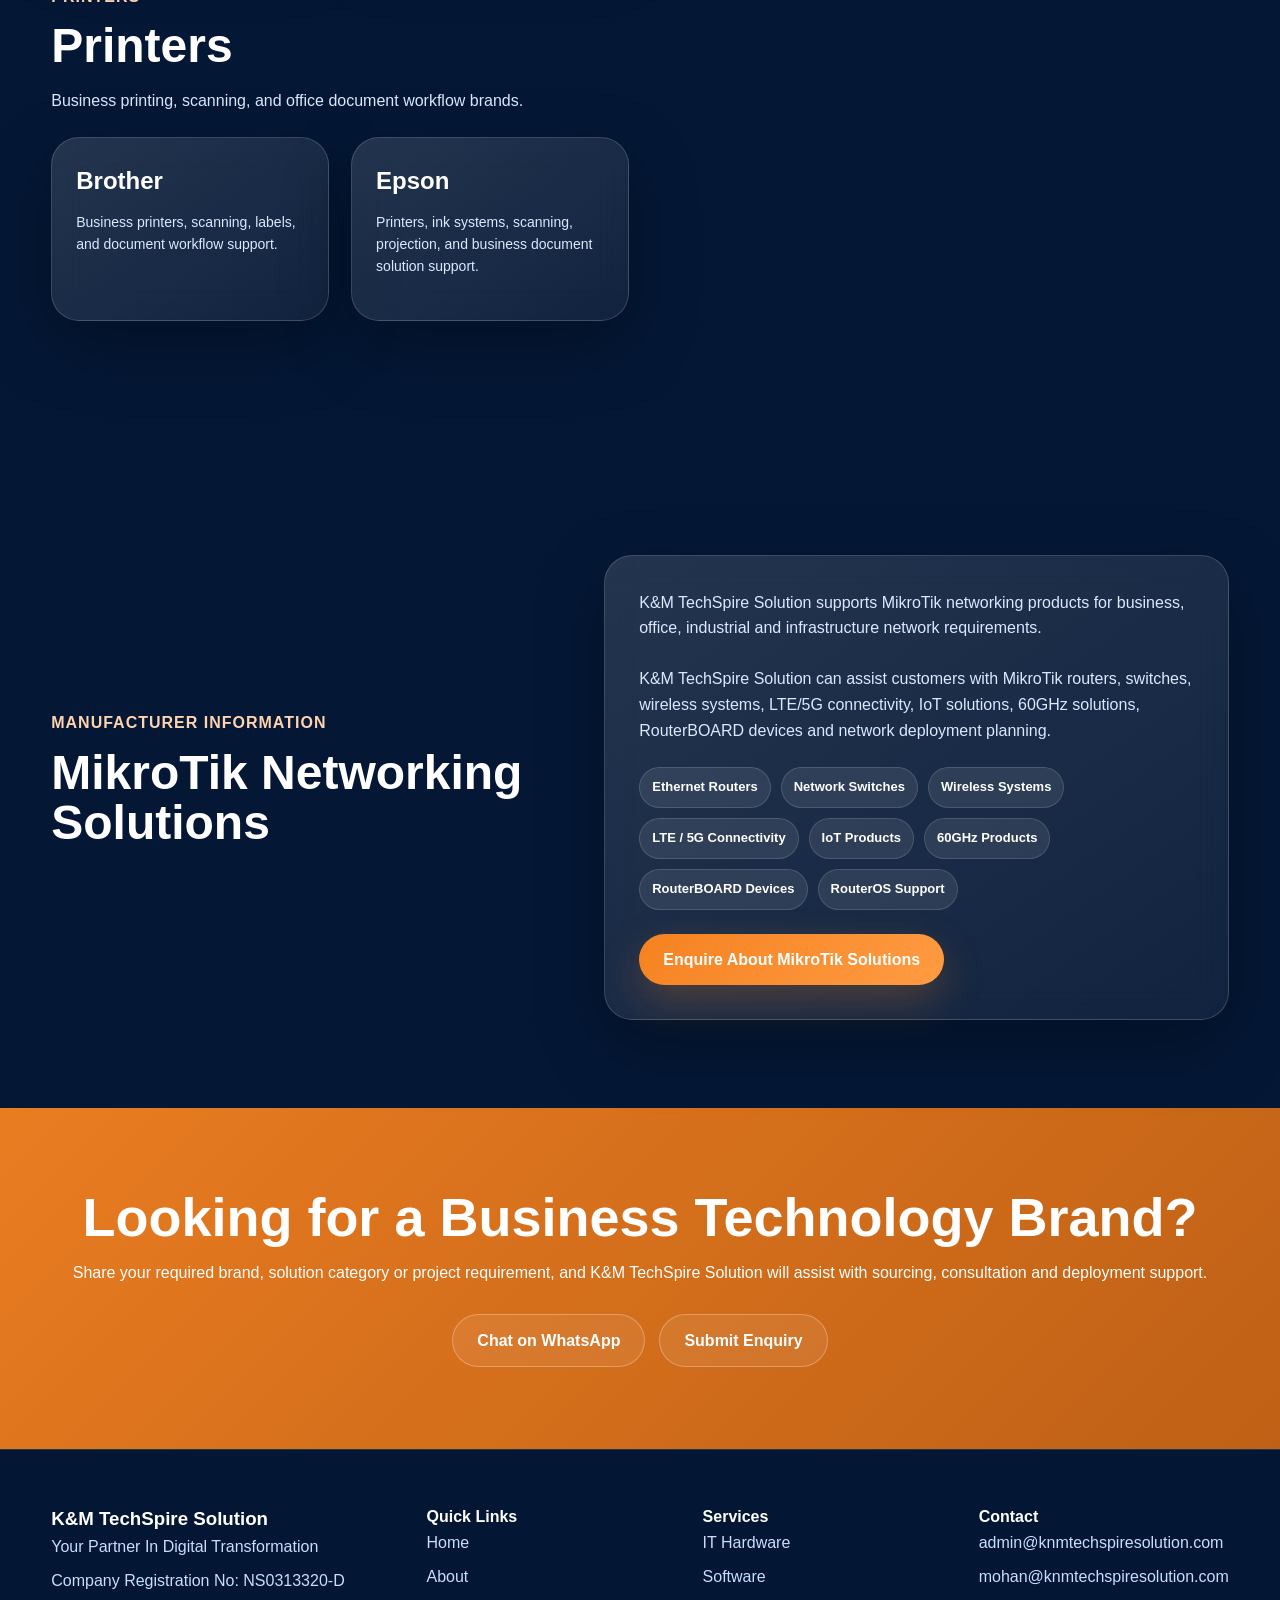
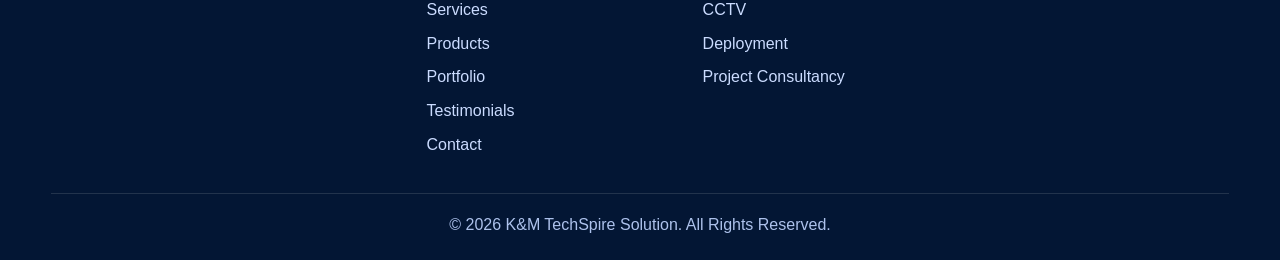
==== commit 20c11711: "Add files via upload" ====
--- a/products.html
+++ b/products.html
@@ -1 +1,31 @@
-<!DOCTYPE html><html lang="en"><head><meta charset="UTF-8"><meta name="viewport" content="width=device-width, initial-scale=1.0"><title>Supported Brands & Technology Solutions | K&M TechSpire Solution</title><meta name="description" content="Supported technology brands and manufacturer solutions by K&M TechSpire Solution."><meta name="theme-color" content="#041735"><link rel="canonical" href="https://www.knmtechspiresolution.com/products.html"><link rel="stylesheet" href="style.css?v=20260707-final"></head><body><div class="site-bg" aria-hidden="true"></div><header class="site-header"><div class="container nav-wrap"><a class="brand" href="index.html#home"><span class="brand-logo"><img src="assets/logo.png" alt="K&M TechSpire Solution Logo" onload="this.classList.add('loaded')" onerror="this.classList.add('missing')"><span class="logo-fallback">K&M</span></span><span class="brand-text"><strong>K&M TechSpire Solution</strong><em>Your Partner In Digital Transformation</em><small>Company Registration No: NS0313320-D</small></span></a><nav class="nav-links" aria-label="Main navigation"><a href="index.html#home">Home</a><a href="index.html#about">About</a><a href="index.html#services">Services</a><a href="products.html">Products</a><a href="index.html#portfolio">Portfolio</a><a href="index.html#testimonials">Testimonials</a><a href="index.html#contact">Contact</a><a class="nav-btn" href="index.html#contact">Get Quote</a></nav></div></header><main><section class="page-hero section-pad"><div class="container hero-simple-inner reveal"><span class="eyebrow">Manufacturer & Brand Focused</span><h1><span>Supported Brands</span> & Technology Solutions</h1><p>K&M TechSpire Solution supports, sources, deploys and consults on trusted technology brands for IT infrastructure, networking, CCTV, collaboration, business hardware, printers, AV and digital transformation projects.</p><div class="actions center"><a class="btn primary" href="https://wa.me/60176232542?text=Hello%20K%26M%20TechSpire%20Solution%2C%20I%20am%20interested%20in%20your%20IT%20services.%20Please%20contact%20me." target="_blank" rel="noopener">Enquire About Supported Brands</a><a class="btn secondary" href="index.html#contact">Request a Quote</a></div></div></section><section class="section-pad brands-section"><div class="container"><section class="brand-category reveal"><div class="brand-category-head"><span class="section-label">Networking & Infrastructure</span><h2>Networking & Infrastructure</h2><p>Routing, switching, Wi‑Fi, firewall, VPN, VLAN, and business network infrastructure brands.</p></div><div class="brand-grid"><article class="brand-card reveal"><div class="brand-name">TP-Link</div><p>Routing, switching, Wi‑Fi, firewall, VPN, VLAN, and business network infrastructure brands.</p><a class="brand-link" href="https://wa.me/60176232542?text=Hello%20K%26M%20TechSpire%20Solution%2C%20I%20am%20interested%20in%20TP-Link%20solutions.%20Please%20contact%20me." target="_blank" rel="noopener">Enquire about TP-Link</a></article><article class="brand-card reveal"><div class="brand-name">MikroTik</div><p>Routers, switches, wireless systems, LTE/5G, IoT, RouterBOARD, RouterOS, and network deployment support.</p><a class="brand-link" href="https://wa.me/60176232542?text=Hello%20K%26M%20TechSpire%20Solution%2C%20I%20am%20interested%20in%20MikroTik%20solutions.%20Please%20contact%20me." target="_blank" rel="noopener">Enquire about MikroTik</a></article><article class="brand-card reveal"><div class="brand-name">Ruijie</div><p>Routing, switching, Wi‑Fi, firewall, VPN, VLAN, and business network infrastructure brands.</p><a class="brand-link" href="https://wa.me/60176232542?text=Hello%20K%26M%20TechSpire%20Solution%2C%20I%20am%20interested%20in%20Ruijie%20solutions.%20Please%20contact%20me." target="_blank" rel="noopener">Enquire about Ruijie</a></article><article class="brand-card reveal"><div class="brand-name">Huawei</div><p>Routing, switching, Wi‑Fi, firewall, VPN, VLAN, and business network infrastructure brands.</p><a class="brand-link" href="https://wa.me/60176232542?text=Hello%20K%26M%20TechSpire%20Solution%2C%20I%20am%20interested%20in%20Huawei%20solutions.%20Please%20contact%20me." target="_blank" rel="noopener">Enquire about Huawei</a></article><article class="brand-card reveal"><div class="brand-name">Fortinet / FortiGate</div><p>Firewall, VPN, security gateway, and network protection solution support.</p><a class="brand-link" href="https://wa.me/60176232542?text=Hello%20K%26M%20TechSpire%20Solution%2C%20I%20am%20interested%20in%20Fortinet%20/%20FortiGate%20solutions.%20Please%20contact%20me." target="_blank" rel="noopener">Enquire about Fortinet / FortiGate</a></article><article class="brand-card reveal"><div class="brand-name">Ubiquiti</div><p>Routing, switching, Wi‑Fi, firewall, VPN, VLAN, and business network infrastructure brands.</p><a class="brand-link" href="https://wa.me/60176232542?text=Hello%20K%26M%20TechSpire%20Solution%2C%20I%20am%20interested%20in%20Ubiquiti%20solutions.%20Please%20contact%20me." target="_blank" rel="noopener">Enquire about Ubiquiti</a></article><article class="brand-card reveal"><div class="brand-name">Zyxel</div><p>Routing, switching, Wi‑Fi, firewall, VPN, VLAN, and business network infrastructure brands.</p><a class="brand-link" href="https://wa.me/60176232542?text=Hello%20K%26M%20TechSpire%20Solution%2C%20I%20am%20interested%20in%20Zyxel%20solutions.%20Please%20contact%20me." target="_blank" rel="noopener">Enquire about Zyxel</a></article><article class="brand-card reveal"><div class="brand-name">WatchGuard</div><p>Routing, switching, Wi‑Fi, firewall, VPN, VLAN, and business network infrastructure brands.</p><a class="brand-link" href="https://wa.me/60176232542?text=Hello%20K%26M%20TechSpire%20Solution%2C%20I%20am%20interested%20in%20WatchGuard%20solutions.%20Please%20contact%20me." target="_blank" rel="noopener">Enquire about WatchGuard</a></article></div></section><section class="brand-category reveal"><div class="brand-category-head"><span class="section-label">Computing & Business Hardware</span><h2>Computing & Business Hardware</h2><p>Business laptops, desktops, workstations, accessories, and hardware deployment brands.</p></div><div class="brand-grid"><article class="brand-card reveal"><div class="brand-name">HP</div><p>Business laptops, desktops, workstations, accessories, and hardware deployment brands.</p><a class="brand-link" href="https://wa.me/60176232542?text=Hello%20K%26M%20TechSpire%20Solution%2C%20I%20am%20interested%20in%20HP%20solutions.%20Please%20contact%20me." target="_blank" rel="noopener">Enquire about HP</a></article><article class="brand-card reveal"><div class="brand-name">Dell</div><p>Business laptops, desktops, workstations, accessories, and hardware deployment brands.</p><a class="brand-link" href="https://wa.me/60176232542?text=Hello%20K%26M%20TechSpire%20Solution%2C%20I%20am%20interested%20in%20Dell%20solutions.%20Please%20contact%20me." target="_blank" rel="noopener">Enquire about Dell</a></article><article class="brand-card reveal"><div class="brand-name">Lenovo</div><p>Business laptops, desktops, workstations, accessories, and hardware deployment brands.</p><a class="brand-link" href="https://wa.me/60176232542?text=Hello%20K%26M%20TechSpire%20Solution%2C%20I%20am%20interested%20in%20Lenovo%20solutions.%20Please%20contact%20me." target="_blank" rel="noopener">Enquire about Lenovo</a></article><article class="brand-card reveal"><div class="brand-name">Acer</div><p>Business laptops, desktops, workstations, accessories, and hardware deployment brands.</p><a class="brand-link" href="https://wa.me/60176232542?text=Hello%20K%26M%20TechSpire%20Solution%2C%20I%20am%20interested%20in%20Acer%20solutions.%20Please%20contact%20me." target="_blank" rel="noopener">Enquire about Acer</a></article><article class="brand-card reveal"><div class="brand-name">ASUS</div><p>Business laptops, desktops, workstations, accessories, and hardware deployment brands.</p><a class="brand-link" href="https://wa.me/60176232542?text=Hello%20K%26M%20TechSpire%20Solution%2C%20I%20am%20interested%20in%20ASUS%20solutions.%20Please%20contact%20me." target="_blank" rel="noopener">Enquire about ASUS</a></article></div></section><section class="brand-category reveal"><div class="brand-category-head"><span class="section-label">CCTV & Surveillance</span><h2>CCTV & Surveillance</h2><p>CCTV cameras, NVR, surveillance hardware, site monitoring, and security solution brands.</p></div><div class="brand-grid"><article class="brand-card reveal"><div class="brand-name">Hikvision</div><p>CCTV cameras, NVR, surveillance hardware, site monitoring, and security solution brands.</p><a class="brand-link" href="https://wa.me/60176232542?text=Hello%20K%26M%20TechSpire%20Solution%2C%20I%20am%20interested%20in%20Hikvision%20solutions.%20Please%20contact%20me." target="_blank" rel="noopener">Enquire about Hikvision</a></article><article class="brand-card reveal"><div class="brand-name">TP-Link VIGI</div><p>Business CCTV cameras, NVR, surveillance hardware, and monitoring solution support.</p><a class="brand-link" href="https://wa.me/60176232542?text=Hello%20K%26M%20TechSpire%20Solution%2C%20I%20am%20interested%20in%20TP-Link%20VIGI%20solutions.%20Please%20contact%20me." target="_blank" rel="noopener">Enquire about TP-Link VIGI</a></article><article class="brand-card reveal"><div class="brand-name">LS Vision</div><p>CCTV cameras, NVR, surveillance hardware, site monitoring, and security solution brands.</p><a class="brand-link" href="https://wa.me/60176232542?text=Hello%20K%26M%20TechSpire%20Solution%2C%20I%20am%20interested%20in%20LS%20Vision%20solutions.%20Please%20contact%20me." target="_blank" rel="noopener">Enquire about LS Vision</a></article></div></section><section class="brand-category reveal"><div class="brand-category-head"><span class="section-label">Productivity & Collaboration</span><h2>Productivity & Collaboration</h2><p>Productivity, meeting room, webcam, headset, and collaboration solution brands.</p></div><div class="brand-grid"><article class="brand-card reveal"><div class="brand-name">Logitech</div><p>Productivity, meeting room, webcam, headset, and collaboration solution brands.</p><a class="brand-link" href="https://wa.me/60176232542?text=Hello%20K%26M%20TechSpire%20Solution%2C%20I%20am%20interested%20in%20Logitech%20solutions.%20Please%20contact%20me." target="_blank" rel="noopener">Enquire about Logitech</a></article><article class="brand-card reveal"><div class="brand-name">Microsoft</div><p>Microsoft 365, Teams, email, cloud productivity, collaboration, and digital workplace solutions.</p><a class="brand-link" href="https://wa.me/60176232542?text=Hello%20K%26M%20TechSpire%20Solution%2C%20I%20am%20interested%20in%20Microsoft%20solutions.%20Please%20contact%20me." target="_blank" rel="noopener">Enquire about Microsoft</a></article><article class="brand-card reveal"><div class="brand-name">Jabra</div><p>Productivity, meeting room, webcam, headset, and collaboration solution brands.</p><a class="brand-link" href="https://wa.me/60176232542?text=Hello%20K%26M%20TechSpire%20Solution%2C%20I%20am%20interested%20in%20Jabra%20solutions.%20Please%20contact%20me." target="_blank" rel="noopener">Enquire about Jabra</a></article></div></section><section class="brand-category reveal"><div class="brand-category-head"><span class="section-label">AV & Display Solutions</span><h2>AV & Display Solutions</h2><p>Display, AV, presentation, meeting room, and collaboration solution brands.</p></div><div class="brand-grid"><article class="brand-card reveal"><div class="brand-name">Barco</div><p>Display, AV, presentation, meeting room, and collaboration solution brands.</p><a class="brand-link" href="https://wa.me/60176232542?text=Hello%20K%26M%20TechSpire%20Solution%2C%20I%20am%20interested%20in%20Barco%20solutions.%20Please%20contact%20me." target="_blank" rel="noopener">Enquire about Barco</a></article><article class="brand-card reveal"><div class="brand-name">Sony</div><p>Display, AV, presentation, meeting room, and collaboration solution brands.</p><a class="brand-link" href="https://wa.me/60176232542?text=Hello%20K%26M%20TechSpire%20Solution%2C%20I%20am%20interested%20in%20Sony%20solutions.%20Please%20contact%20me." target="_blank" rel="noopener">Enquire about Sony</a></article></div></section><section class="brand-category reveal"><div class="brand-category-head"><span class="section-label">Printers</span><h2>Printers</h2><p>Business printing, scanning, and office document workflow brands.</p></div><div class="brand-grid"><article class="brand-card reveal"><div class="brand-name">Brother</div><p>Business printers, scanning, labels, and document workflow support.</p><a class="brand-link" href="https://wa.me/60176232542?text=Hello%20K%26M%20TechSpire%20Solution%2C%20I%20am%20interested%20in%20Brother%20solutions.%20Please%20contact%20me." target="_blank" rel="noopener">Enquire about Brother</a></article><article class="brand-card reveal"><div class="brand-name">Epson</div><p>Printers, ink systems, scanning, projection, and business document solution support.</p><a class="brand-link" href="https://wa.me/60176232542?text=Hello%20K%26M%20TechSpire%20Solution%2C%20I%20am%20interested%20in%20Epson%20solutions.%20Please%20contact%20me." target="_blank" rel="noopener">Enquire about Epson</a></article></div></section></div></section><section class="section-pad"><div class="container split-grid"><div class="section-title reveal"><span class="section-label">Manufacturer Information</span><h2>MikroTik Networking Solutions</h2></div><div class="glass reveal"><p>K&M TechSpire Solution supports MikroTik networking products for business, office, industrial and infrastructure network requirements.</p><br><p>We can assist customers with MikroTik routers, switches, wireless systems, LTE/5G connectivity, IoT solutions, 60GHz solutions, RouterBOARD devices and network deployment planning.</p><div class="product-area-list"><span>Ethernet Routers</span><span>Network Switches</span><span>Wireless Systems</span><span>LTE / 5G Connectivity</span><span>IoT Products</span><span>60GHz Products</span><span>RouterBOARD Devices</span><span>RouterOS Support</span></div><a class="btn primary" href="https://wa.me/60176232542?text=Hello%20K%26M%20TechSpire%20Solution%2C%20I%20am%20interested%20in%20MikroTik%20networking%20solutions.%20Please%20contact%20me." target="_blank" rel="noopener">Enquire About MikroTik Solutions</a></div></div></section><section class="cta"><div class="container reveal"><h2>Looking for a Business Technology Brand?</h2><p>Share your required brand, solution category or project requirement, and K&M TechSpire Solution will assist with sourcing, consultation and deployment support.</p><div class="actions center"><a class="btn secondary" href="https://wa.me/60176232542?text=Hello%20K%26M%20TechSpire%20Solution%2C%20I%20am%20interested%20in%20your%20IT%20services.%20Please%20contact%20me." target="_blank" rel="noopener">Chat on WhatsApp</a><a class="btn secondary" href="index.html#contact">Submit Enquiry</a></div></div></section></main><footer class="footer"><div class="container footer-grid"><div><h3>K&M TechSpire Solution</h3><p>Your Partner In Digital Transformation</p><p>Company Registration No: NS0313320-D</p></div><div><h4>Quick Links</h4><a href="index.html#home">Home</a><a href="index.html#about">About</a><a href="index.html#services">Services</a><a href="products.html">Products</a><a href="index.html#portfolio">Portfolio</a><a href="index.html#testimonials">Testimonials</a><a href="index.html#contact">Contact</a></div><div><h4>Services</h4><p>IT Hardware</p><p>Software</p><p>CCTV</p><p>Deployment</p><p>Project Consultancy</p></div><div><h4>Contact</h4><p>admin@knmtechspiresolution.com</p><p>mohan@knmtechspiresolution.com</p></div></div><div class="container footer-bottom">© 2026 K&M TechSpire Solution. All Rights Reserved.</div></footer><a class="floating-whatsapp" href="https://wa.me/60176232542?text=Hello%20K%26M%20TechSpire%20Solution%2C%20I%20am%20interested%20in%20your%20IT%20services.%20Please%20contact%20me." target="_blank" rel="noopener"><span class="floating-whatsapp-icon">✆</span><span class="floating-whatsapp-text">Chat with us</span></a><script src="script.js"></script></body></html>+<!DOCTYPE html>
+<html lang="en">
+<head>
+  <meta charset="UTF-8" />
+  <meta name="viewport" content="width=device-width, initial-scale=1.0" />
+  <title>Supported Brands & Technology Solutions | K&M TechSpire Solution</title>
+  <meta name="description" content="Supported technology brands and manufacturer solutions by K&M TechSpire Solution including TP-Link, MikroTik, Ruijie, Huawei, Fortinet, Ubiquiti, Zyxel, WatchGuard, HP, Dell, Lenovo, Hikvision, Microsoft and more." />
+  <meta name="theme-color" content="#041735" />
+  <link rel="canonical" href="https://www.knmtechspiresolution.com/products.html" />
+  <link rel="stylesheet" href="style.css?v=20260707-final-3d-process" />
+</head>
+<body>
+  <div class="site-bg" aria-hidden="true"></div>
+  <header class="site-header"><div class="container nav-wrap"><a class="brand" href="index.html#home"><span class="brand-logo"><img src="assets/logo.png" alt="K&M TechSpire Solution Logo" onload="this.classList.add('loaded')" onerror="this.classList.add('missing')"><span class="logo-fallback">K&M</span></span><span class="brand-text"><strong>K&M TechSpire Solution</strong><em>Your Partner In Digital Transformation</em><small>Company Registration No: NS0313320-D</small></span></a><nav class="nav-links" aria-label="Main navigation"><a href="index.html#home">Home</a><a href="index.html#about">About</a><a href="index.html#services">Services</a><a href="products.html">Products</a><a href="index.html#portfolio">Portfolio</a><a href="index.html#testimonials">Testimonials</a><a href="index.html#contact">Contact</a><a class="nav-btn" href="index.html#contact">Get Quote</a></nav></div></header>
+  <main>
+    <section class="page-hero section-pad"><div class="container hero-simple-inner reveal"><span class="eyebrow">Manufacturer & Brand Focused</span><h1><span>Supported Brands</span> & Technology Solutions</h1><p>K&M TechSpire Solution supports, sources, deploys and consults on trusted technology brands for IT infrastructure, networking, CCTV, collaboration, business hardware, printers, AV and digital transformation projects.</p><div class="actions center"><a class="btn primary" href="https://wa.me/60176232542?text=Hello%20K%26M%20TechSpire%20Solution%2C%20I%20am%20interested%20in%20your%20supported%20brands.%20Please%20contact%20me." target="_blank" rel="noopener">Enquire About Supported Brands</a><a class="btn secondary" href="index.html#contact">Request a Quote</a></div></div></section>
+    <section class="section-pad brands-section"><div class="container">
+      <section class="brand-category reveal"><div class="brand-category-head"><span class="section-label">Networking & Infrastructure</span><h2>Networking & Infrastructure</h2><p>Routing, switching, Wi‑Fi, firewall, VPN, VLAN, and business network infrastructure brands.</p></div><div class="brand-grid"><article class="brand-card reveal"><div class="brand-name">TP-Link</div><p>Networking, infrastructure, Wi‑Fi, switching, routing, connectivity and deployment support.</p></article><article class="brand-card reveal"><div class="brand-name">MikroTik</div><p>Routers, switches, wireless systems, LTE/5G, IoT, RouterBOARD, RouterOS, and network deployment support.</p></article><article class="brand-card reveal"><div class="brand-name">Ruijie</div><p>Networking, infrastructure, Wi‑Fi, switching, routing, connectivity and deployment support.</p></article><article class="brand-card reveal"><div class="brand-name">Huawei</div><p>Networking, infrastructure, Wi‑Fi, switching, routing, connectivity and deployment support.</p></article><article class="brand-card reveal"><div class="brand-name">Fortinet / FortiGate</div><p>Firewall, VPN, security gateway, and network protection solution support.</p></article><article class="brand-card reveal"><div class="brand-name">Ubiquiti</div><p>Networking, infrastructure, Wi‑Fi, switching, routing, connectivity and deployment support.</p></article><article class="brand-card reveal"><div class="brand-name">Zyxel</div><p>Networking, infrastructure, Wi‑Fi, switching, routing, connectivity and deployment support.</p></article><article class="brand-card reveal"><div class="brand-name">WatchGuard</div><p>Networking, infrastructure, Wi‑Fi, switching, routing, connectivity and deployment support.</p></article></div></section>
+      <section class="brand-category reveal"><div class="brand-category-head"><span class="section-label">Computing & Business Hardware</span><h2>Computing & Business Hardware</h2><p>Business laptops, desktops, workstations, accessories, and hardware deployment brands.</p></div><div class="brand-grid"><article class="brand-card reveal"><div class="brand-name">HP</div><p>Business laptops, desktops, accessories, deployment and hardware sourcing support.</p></article><article class="brand-card reveal"><div class="brand-name">Dell</div><p>Business laptops, desktops, accessories, deployment and hardware sourcing support.</p></article><article class="brand-card reveal"><div class="brand-name">Lenovo</div><p>Business laptops, desktops, accessories, deployment and hardware sourcing support.</p></article><article class="brand-card reveal"><div class="brand-name">Acer</div><p>Business laptops, desktops, accessories, deployment and hardware sourcing support.</p></article><article class="brand-card reveal"><div class="brand-name">ASUS</div><p>Business laptops, desktops, accessories, deployment and hardware sourcing support.</p></article></div></section>
+      <section class="brand-category reveal"><div class="brand-category-head"><span class="section-label">CCTV & Surveillance</span><h2>CCTV & Surveillance</h2><p>CCTV cameras, NVR, surveillance hardware, site monitoring, and security solution brands.</p></div><div class="brand-grid"><article class="brand-card reveal"><div class="brand-name">Hikvision</div><p>CCTV, surveillance hardware, recording systems, site support and solution planning.</p></article><article class="brand-card reveal"><div class="brand-name">TP-Link VIGI</div><p>Business CCTV cameras, NVR, surveillance hardware, and monitoring solution support.</p></article><article class="brand-card reveal"><div class="brand-name">LS Vision</div><p>CCTV, surveillance hardware, recording systems, site support and solution planning.</p></article></div></section>
+      <section class="brand-category reveal"><div class="brand-category-head"><span class="section-label">Productivity & Collaboration</span><h2>Productivity & Collaboration</h2><p>Productivity, meeting room, webcam, headset, and collaboration solution brands.</p></div><div class="brand-grid"><article class="brand-card reveal"><div class="brand-name">Logitech</div><p>Meeting, communication, productivity and workplace collaboration hardware support.</p></article><article class="brand-card reveal"><div class="brand-name">Microsoft</div><p>Microsoft 365, Teams, email, cloud productivity, collaboration, and digital workplace solutions.</p></article><article class="brand-card reveal"><div class="brand-name">Jabra</div><p>Meeting, communication, productivity and workplace collaboration hardware support.</p></article></div></section>
+      <section class="brand-category reveal"><div class="brand-category-head"><span class="section-label">AV & Display Solutions</span><h2>AV & Display Solutions</h2><p>Display, AV, presentation, meeting room, and collaboration solution brands.</p></div><div class="brand-grid"><article class="brand-card reveal"><div class="brand-name">Barco</div><p>Displays, AV, presentation, meeting room and collaboration solution support.</p></article><article class="brand-card reveal"><div class="brand-name">Sony</div><p>Displays, AV, presentation, meeting room and collaboration solution support.</p></article></div></section>
+      <section class="brand-category reveal"><div class="brand-category-head"><span class="section-label">Printers</span><h2>Printers</h2><p>Business printing, scanning, and office document workflow brands.</p></div><div class="brand-grid"><article class="brand-card reveal"><div class="brand-name">Brother</div><p>Business printers, scanning, labels, and document workflow support.</p></article><article class="brand-card reveal"><div class="brand-name">Epson</div><p>Printers, ink systems, scanning, projection, and business document solution support.</p></article></div></section>
+    </div></section>
+    <section class="section-pad"><div class="container split-grid"><div class="section-title reveal"><span class="section-label">Manufacturer Information</span><h2>MikroTik Networking Solutions</h2></div><div class="glass reveal"><p>K&M TechSpire Solution supports MikroTik networking products for business, office, industrial and infrastructure network requirements.</p><br><p>K&M TechSpire Solution can assist customers with MikroTik routers, switches, wireless systems, LTE/5G connectivity, IoT solutions, 60GHz solutions, RouterBOARD devices and network deployment planning.</p><div class="product-area-list"><span>Ethernet Routers</span><span>Network Switches</span><span>Wireless Systems</span><span>LTE / 5G Connectivity</span><span>IoT Products</span><span>60GHz Products</span><span>RouterBOARD Devices</span><span>RouterOS Support</span></div><a class="btn primary" href="https://wa.me/60176232542?text=Hello%20K%26M%20TechSpire%20Solution%2C%20I%20am%20interested%20in%20MikroTik%20networking%20solutions.%20Please%20contact%20me." target="_blank" rel="noopener">Enquire About MikroTik Solutions</a></div></div></section>
+    <section class="cta"><div class="container reveal"><h2>Looking for a Business Technology Brand?</h2><p>Share your required brand, solution category or project requirement, and K&M TechSpire Solution will assist with sourcing, consultation and deployment support.</p><div class="actions center"><a class="btn secondary" href="https://wa.me/60176232542?text=Hello%20K%26M%20TechSpire%20Solution%2C%20I%20am%20interested%20in%20your%20supported%20brands.%20Please%20contact%20me." target="_blank" rel="noopener">Chat on WhatsApp</a><a class="btn secondary" href="index.html#contact">Submit Enquiry</a></div></div></section>
+  </main>
+  <footer class="footer"><div class="container footer-grid"><div><h3>K&M TechSpire Solution</h3><p>Your Partner In Digital Transformation</p><p>Company Registration No: NS0313320-D</p></div><div><h4>Quick Links</h4><a href="index.html#home">Home</a><a href="index.html#about">About</a><a href="index.html#services">Services</a><a href="products.html">Products</a><a href="index.html#portfolio">Portfolio</a><a href="index.html#testimonials">Testimonials</a><a href="index.html#contact">Contact</a></div><div><h4>Services</h4><p>IT Hardware</p><p>Software</p><p>CCTV</p><p>Deployment</p><p>Project Consultancy</p></div><div><h4>Contact</h4><p>admin@knmtechspiresolution.com</p><p>mohan@knmtechspiresolution.com</p></div></div><div class="container footer-bottom">© 2026 K&M TechSpire Solution. All Rights Reserved.</div></footer><a class="floating-whatsapp" href="https://wa.me/60176232542?text=Hello%20K%26M%20TechSpire%20Solution%2C%20I%20am%20interested%20in%20your%20IT%20services.%20Please%20contact%20me." target="_blank" rel="noopener"><span class="floating-whatsapp-icon">✆</span><span class="floating-whatsapp-text">Chat with us</span></a>
+  <script src="script.js"></script>
+</body>
+</html>
--- a/style.css
+++ b/style.css
@@ -1 +1 @@
-:root{--blue:#0b3d91;--dark:#041735;--orange:#f58220;--muted:#cbdcff;--border:rgba(255,255,255,.16);--shadow:0 24px 70px rgba(0,0,0,.28)}*{box-sizing:border-box;margin:0;padding:0}html{scroll-behavior:smooth;-webkit-text-size-adjust:100%}body{font-family:Arial,Helvetica,sans-serif;color:#fff;background:#041735;line-height:1.6;overflow-x:hidden;width:100%;max-width:100%}a{text-decoration:none;color:inherit}img,svg,video,canvas{max-width:100%;height:auto}p,h1,h2,h3,h4,a,span,strong,em,small,label,input,textarea,select{overflow-wrap:break-word}.container{width:min(92%,1180px);margin:auto}.site-bg{position:fixed;inset:0;z-index:0;pointer-events:none;background:radial-gradient(circle at 12% 10%,rgba(245,130,32,.32),transparent 23%),radial-gradient(circle at 88% 16%,rgba(76,154,255,.30),transparent 30%),radial-gradient(circle at 50% 100%,rgba(11,61,145,.60),transparent 42%),linear-gradient(135deg,#020916 0%,#041735 42%,#06245c 75%,#020916 100%)}.site-header,main,.footer{position:relative;z-index:2}.site-header{position:sticky;top:0;z-index:50;background:rgba(4,23,53,.94);backdrop-filter:blur(16px);border-bottom:1px solid rgba(255,255,255,.13)}.nav-wrap{min-height:126px;display:flex;align-items:center;justify-content:space-between;gap:26px}.brand{display:flex;align-items:center;gap:22px;min-width:560px;max-width:720px}.brand-logo{width:118px;height:118px;min-width:118px;border-radius:28px;background:#fff;display:grid;place-items:center;overflow:hidden;position:relative;box-shadow:0 20px 50px rgba(245,130,32,.34),0 0 30px rgba(255,255,255,.12)}.brand-logo img{position:absolute;inset:0;width:100%;height:100%;object-fit:contain;padding:8px;opacity:0}.brand-logo img.loaded{opacity:1}.brand-logo img.missing{display:none}.logo-fallback{color:#0b3d91;font-weight:900}.brand-text{display:flex;flex-direction:column;min-width:0}.brand-text strong{font-size:clamp(32px,3.1vw,44px);line-height:1.02;font-weight:900;letter-spacing:-1px;white-space:nowrap;text-shadow:0 8px 28px rgba(0,0,0,.28)}.brand-text em{font-style:normal;font-size:clamp(16px,1.4vw,22px);line-height:1.18;color:#ffb46f;font-weight:900;white-space:nowrap;margin-top:5px}.brand-text small{font-size:clamp(12px,1vw,15px);color:#d8e6ff;margin-top:7px;white-space:nowrap}.nav-links{display:flex;gap:16px;align-items:center;justify-content:flex-end;flex-wrap:wrap;font-size:14px;font-weight:800}.nav-links a{color:rgba(255,255,255,.9);white-space:nowrap}.nav-links a:hover{color:#ffb46f}.nav-btn{padding:10px 16px;border-radius:999px;background:linear-gradient(135deg,var(--orange),#ff9b43)!important;color:#fff!important}.section-pad{padding:88px 0}.hero-simple,.page-hero{min-height:auto;padding:92px 0 78px;display:grid;align-items:center}.hero-simple-inner{text-align:center;max-width:960px}.eyebrow,.section-label{display:inline-flex;color:#ffd3ad;font-weight:900;text-transform:uppercase;letter-spacing:1px}.eyebrow{padding:9px 15px;border-radius:999px;background:rgba(255,255,255,.08);border:1px solid rgba(255,255,255,.18);margin-bottom:22px}.hero-simple h1,.page-hero h1{font-size:clamp(42px,6vw,76px);line-height:.98;letter-spacing:-3px;margin-bottom:24px}.hero-simple h1 span,.page-hero h1 span{background:linear-gradient(90deg,#fff,#cbdcff,#ffb46f);-webkit-background-clip:text;background-clip:text;color:transparent}.hero-simple p,.page-hero p{font-size:18px;color:#dce8ff;max-width:820px;margin:0 auto 28px}.hero-highlights{display:grid;grid-template-columns:repeat(4,1fr);gap:14px;max-width:720px;margin:0 auto 30px}.hero-highlights div,.product-area-list span{padding:16px;border-radius:20px;background:rgba(255,255,255,.09);border:1px solid rgba(255,255,255,.14);box-shadow:0 18px 45px rgba(0,0,0,.14)}.hero-highlights b{display:block;color:#ffb46f;font-size:13px;margin-bottom:4px}.hero-highlights span{font-weight:900}.actions{display:flex;flex-wrap:wrap;gap:14px}.center{justify-content:center}.btn{display:inline-flex;align-items:center;justify-content:center;border-radius:999px;padding:13px 24px;font-weight:900;transition:.25s;border:0}.primary{background:linear-gradient(135deg,var(--orange),#ff9b43);box-shadow:0 16px 40px rgba(245,130,32,.25)}.secondary{background:rgba(255,255,255,.08);border:1px solid rgba(255,255,255,.28)}.btn:hover{transform:translateY(-3px)}.ticker{padding:18px 0;background:rgba(255,255,255,.08);overflow:hidden;border-block:1px solid rgba(255,255,255,.12)}.ticker-track{width:max-content;min-width:200%;display:flex;justify-content:flex-end;gap:42px;white-space:nowrap;animation:tickerLeftToRight 26s linear infinite;font-weight:900;color:#ffd3ad;will-change:transform}.ticker-track span{white-space:nowrap}@keyframes tickerLeftToRight{0%{transform:translateX(-50%)}100%{transform:translateX(0)}}.section-heading{text-align:center;max-width:780px;margin:0 auto 46px}.section-heading h2,.section-title h2,.split-grid h2,.brand-category-head h2{font-size:clamp(30px,4vw,48px);line-height:1.05;margin:12px 0 16px}.section-heading p,.split-grid p,.brand-category-head p{color:#dce8ff}.split-grid{display:grid;grid-template-columns:.9fr 1.1fr;gap:42px;align-items:center}.glass,.service-card,.gallery-card,.testimonial,.brand-card{background:linear-gradient(145deg,rgba(255,255,255,.13),rgba(255,255,255,.055));border:1px solid rgba(255,255,255,.16);box-shadow:var(--shadow);border-radius:28px;backdrop-filter:blur(16px)}.glass{padding:34px}.service-grid{display:grid;grid-template-columns:repeat(3,minmax(0,1fr));gap:28px}.service-card{overflow:hidden;transition:.35s}.service-card:hover,.brand-card:hover{transform:translateY(-8px);border-color:rgba(245,130,32,.5)}.service-photo{height:190px;position:relative;background:linear-gradient(135deg,rgba(11,61,145,.95),rgba(4,23,53,.9));overflow:hidden}.service-photo img{position:absolute;inset:0;width:100%;height:100%;object-fit:cover;opacity:0;transition:.5s}.service-photo img.loaded{opacity:1}.service-photo img.missing{display:none}.service-photo:after{content:"";position:absolute;inset:0;background:linear-gradient(180deg,transparent 10%,rgba(4,23,53,.62))}.service-body{padding:24px;min-height:188px}.service-card h3{font-size:21px;margin-bottom:12px}.service-card p{color:#dce8ff}.portfolio-grid,.testimonial-live-layout{display:grid;grid-template-columns:1.15fr .85fr;gap:22px}.gallery-stack{display:grid;gap:22px}.gallery-card{min-height:310px;padding:28px;display:flex;flex-direction:column;justify-content:flex-end;background:linear-gradient(145deg,rgba(255,255,255,.16),rgba(255,255,255,.06)),radial-gradient(circle at 20% 20%,rgba(245,130,32,.28),transparent 34%),linear-gradient(135deg,rgba(11,61,145,.75),rgba(4,23,53,.92))}.gallery-card.large{min-height:642px}.gallery-card b{color:#ffb46f;text-transform:uppercase;font-size:12px}.gallery-card h3{font-size:25px;margin:10px 0}.testimonial-display,.testimonial-form{padding:30px}.testimonial-display-head{display:flex;justify-content:space-between;gap:18px;align-items:flex-start;margin-bottom:22px}.testimonial-display-head h3,.testimonial-form h3{font-size:28px;line-height:1.1;margin-top:8px}.live-badge{display:inline-flex;padding:8px 12px;border-radius:999px;background:rgba(245,130,32,.18);color:#ffb46f;border:1px solid rgba(245,130,32,.34);font-size:12px;font-weight:900;white-space:nowrap}.testimonial-list{display:grid;gap:16px;max-height:620px;overflow:auto;padding-right:6px}.testimonial{padding:28px}.testimonial strong{color:#f58220;font-size:44px}.testimonial p{color:#dce8ff;margin:12px 0 22px}.testimonial span{color:#ffb46f;font-weight:900}.testimonial-form label,.contact-form label{display:block;color:#ffb46f;font-weight:900;margin:14px 0 7px}.testimonial-form input,.testimonial-form select,.testimonial-form textarea,.contact-form input,.contact-form select,.contact-form textarea{width:100%;padding:14px 15px;border-radius:16px;border:1px solid rgba(255,255,255,.18);background:rgba(255,255,255,.09);color:#fff;font-family:inherit;outline:none;font-size:16px}.testimonial-form option,.contact-form option{color:#111827}.form-note,.feedback-status{color:#dce8ff;margin-top:8px}.hidden-field{display:none}.form-btn{width:100%;border:none;margin-top:8px}.brand-category{margin-bottom:58px}.brand-category-head{max-width:850px;margin-bottom:24px}.brand-grid{display:grid;grid-template-columns:repeat(4,minmax(0,1fr));gap:22px}.brand-card{padding:24px;transition:.3s}.brand-name{font-size:24px;font-weight:900;color:#fff;margin-bottom:10px}.brand-card p{color:#dce8ff;font-size:14px;min-height:85px}.brand-link{display:inline-flex;margin-top:18px;color:#ffb46f;font-weight:900}.product-area-list{display:flex;flex-wrap:wrap;gap:10px;margin:24px 0}.product-area-list span{padding:9px 12px;border-radius:999px;font-size:13px;font-weight:800}.cta{padding:82px 0;text-align:center;background:linear-gradient(135deg,rgba(245,130,32,.95),rgba(217,107,18,.88))}.cta h2{font-size:clamp(32px,5vw,54px);line-height:1;margin-bottom:16px}.cta p{margin-bottom:28px}.floating-whatsapp{position:fixed;right:22px;bottom:22px;z-index:9999;display:inline-flex;align-items:center;gap:10px;padding:13px 18px;border-radius:999px;background:linear-gradient(135deg,#25D366,#128C7E);color:#fff!important;font-weight:900;font-size:14px;line-height:1;text-decoration:none;box-shadow:0 18px 45px rgba(18,140,126,.36),0 8px 24px rgba(0,0,0,.26);border:1px solid rgba(255,255,255,.20);transition:.22s;max-width:calc(100vw - 34px)}.floating-whatsapp:hover{transform:translateY(-4px) scale(1.02)}.floating-whatsapp-icon{width:30px;height:30px;min-width:30px;display:grid;place-items:center;border-radius:50%;background:rgba(255,255,255,.18);font-size:18px;font-weight:900}.floating-whatsapp-text{white-space:nowrap}.footer{padding:54px 0 22px;background:rgba(4,23,53,.9);border-top:1px solid rgba(255,255,255,.12)}.footer-grid{display:grid;grid-template-columns:1.4fr 1fr 1fr 1fr;gap:28px;margin-bottom:28px}.footer p,.footer a{display:block;color:#cbdcff;margin-bottom:8px}.footer-bottom{text-align:center;color:#adc2ec;border-top:1px solid rgba(255,255,255,.12);padding-top:18px}.reveal{opacity:0;transform:translateY(28px) scale(.99);transition:opacity .65s ease,transform .65s ease}.reveal.active{opacity:1;transform:translateY(0) scale(1)}@media(prefers-reduced-motion:reduce){*,*:before,*:after{animation:none!important;transition:none!important;scroll-behavior:auto!important}}@media(max-width:1180px){.site-header{position:relative}.nav-wrap{min-height:auto;padding:18px 0;flex-direction:column;align-items:center;justify-content:center;gap:16px}.brand{width:100%;min-width:0;max-width:100%;justify-content:center}.brand-logo{width:94px;height:94px;min-width:94px;border-radius:24px}.brand-text strong{font-size:clamp(28px,5vw,40px);white-space:nowrap}.brand-text em{font-size:clamp(14px,2.5vw,19px);white-space:nowrap}.brand-text small{font-size:clamp(11px,2vw,14px);white-space:nowrap}.nav-links{width:100%;justify-content:center;gap:10px 14px;font-size:13px}.split-grid,.portfolio-grid,.testimonial-live-layout{grid-template-columns:1fr;gap:38px}.service-grid,.brand-grid{grid-template-columns:repeat(2,1fr)}.footer-grid{grid-template-columns:repeat(2,1fr)}}@media(max-width:640px){.container{width:92%}.section-pad{padding:58px 0}.nav-wrap{padding:14px 0 16px;gap:14px}.brand{justify-content:flex-start;gap:10px}.brand-logo{width:66px;height:66px;min-width:66px;border-radius:18px}.brand-logo img{padding:5px}.brand-text{max-width:calc(100% - 76px)}.brand-text strong{font-size:clamp(18px,5.2vw,24px);line-height:1.05;letter-spacing:-.45px;white-space:nowrap}.brand-text em{font-size:clamp(11px,3.3vw,14px);line-height:1.18;white-space:nowrap}.brand-text small{font-size:clamp(9px,2.7vw,11px);line-height:1.2;white-space:nowrap}.nav-links{font-size:12px;gap:8px 10px;line-height:1.1}.nav-links a{padding:6px 4px}.nav-btn{padding:9px 13px}.hero-simple,.page-hero{padding:52px 0 48px}.hero-simple-inner{text-align:left}.eyebrow{font-size:11px;line-height:1.3;padding:8px 12px}.hero-simple h1,.page-hero h1{font-size:clamp(34px,10vw,46px);line-height:1;letter-spacing:-1.5px}.hero-simple p,.page-hero p{font-size:16px;line-height:1.65}.hero-highlights{grid-template-columns:repeat(2,1fr);gap:10px}.hero-highlights div{padding:13px}.actions{display:grid;grid-template-columns:1fr;width:100%;gap:12px}.btn{width:100%;padding:13px 18px}.ticker{padding:14px 0}.ticker-track{gap:30px;font-size:14px}.section-heading{margin-bottom:32px}.section-heading h2,.section-title h2,.split-grid h2,.brand-category-head h2{font-size:clamp(28px,9vw,38px);line-height:1.08}.glass,.testimonial,.testimonial-form,.testimonial-display{padding:22px;border-radius:24px}.service-grid,.footer-grid,.brand-grid{grid-template-columns:1fr}.service-card,.brand-card{border-radius:24px}.service-photo{height:210px}.portfolio-grid,.gallery-stack{gap:18px}.gallery-card,.gallery-card.large{min-height:260px;padding:24px}.testimonial-display-head{flex-direction:column}.testimonial-list{max-height:none}.brand-card p{min-height:auto}.floating-whatsapp{right:16px;bottom:16px;width:58px;height:58px;padding:0;justify-content:center;border-radius:50%}.floating-whatsapp-icon{width:36px;height:36px;min-width:36px;font-size:21px;background:transparent}.floating-whatsapp-text{display:none}.footer{text-align:left}.footer-grid{gap:22px}}@media(max-width:380px){.brand-logo{width:58px;height:58px;min-width:58px}.brand-text{max-width:calc(100% - 68px)}.brand-text strong{font-size:16.5px}.brand-text em{font-size:10px}.brand-text small{font-size:8.5px}.hero-simple h1,.page-hero h1{font-size:32px}}+:root{--blue:#0b3d91;--dark:#041735;--orange:#f58220;--muted:#cbdcff;--border:rgba(255,255,255,.16);--shadow:0 24px 70px rgba(0,0,0,.28)}*{box-sizing:border-box;margin:0;padding:0}html{scroll-behavior:smooth;-webkit-text-size-adjust:100%}body{font-family:Arial,Helvetica,sans-serif;color:#fff;background:#041735;line-height:1.6;overflow-x:hidden;width:100%;max-width:100%}a{text-decoration:none;color:inherit}img,svg,video,canvas{max-width:100%;height:auto}p,h1,h2,h3,h4,a,span,strong,em,small,label,input,textarea,select{overflow-wrap:break-word}.container{width:min(92%,1180px);margin:auto}.site-bg{position:fixed;inset:0;z-index:0;pointer-events:none;background:radial-gradient(circle at 12% 10%,rgba(245,130,32,.32),transparent 23%),radial-gradient(circle at 88% 16%,rgba(76,154,255,.30),transparent 30%),radial-gradient(circle at 50% 100%,rgba(11,61,145,.60),transparent 42%),linear-gradient(135deg,#020916 0%,#041735 42%,#06245c 75%,#020916 100%)}.site-header,main,.footer{position:relative;z-index:2}.site-header{position:sticky;top:0;z-index:50;background:rgba(4,23,53,.94);backdrop-filter:blur(16px);border-bottom:1px solid rgba(255,255,255,.13)}.nav-wrap{min-height:126px;display:flex;align-items:center;justify-content:space-between;gap:26px}.brand{display:flex;align-items:center;gap:22px;min-width:560px;max-width:720px}.brand-logo{width:118px;height:118px;min-width:118px;border-radius:28px;background:#fff;display:grid;place-items:center;overflow:hidden;position:relative;box-shadow:0 20px 50px rgba(245,130,32,.34),0 0 30px rgba(255,255,255,.12)}.brand-logo img{position:absolute;inset:0;width:100%;height:100%;object-fit:contain;padding:8px;opacity:0}.brand-logo img.loaded{opacity:1}.brand-logo img.missing{display:none}.logo-fallback{color:#0b3d91;font-weight:900}.brand-text{display:flex;flex-direction:column;min-width:0}.brand-text strong{font-size:clamp(32px,3.1vw,44px);line-height:1.02;font-weight:900;letter-spacing:-1px;white-space:nowrap;text-shadow:0 8px 28px rgba(0,0,0,.28)}.brand-text em{font-style:normal;font-size:clamp(16px,1.4vw,22px);line-height:1.18;color:#ffb46f;font-weight:900;white-space:nowrap;margin-top:5px}.brand-text small{font-size:clamp(12px,1vw,15px);color:#d8e6ff;margin-top:7px;white-space:nowrap}.nav-links{display:flex;gap:16px;align-items:center;justify-content:flex-end;flex-wrap:wrap;font-size:14px;font-weight:800}.nav-links a{color:rgba(255,255,255,.9);white-space:nowrap}.nav-links a:hover{color:#ffb46f}.nav-btn{padding:10px 16px;border-radius:999px;background:linear-gradient(135deg,var(--orange),#ff9b43)!important;color:#fff!important}.section-pad{padding:88px 0}.hero-simple,.page-hero{min-height:auto;padding:92px 0 78px;display:grid;align-items:center}.hero-simple-inner{text-align:center;max-width:980px}.eyebrow,.section-label{display:inline-flex;color:#ffd3ad;font-weight:900;text-transform:uppercase;letter-spacing:1px}.eyebrow{padding:9px 15px;border-radius:999px;background:rgba(255,255,255,.08);border:1px solid rgba(255,255,255,.18);margin-bottom:22px}.hero-simple h1,.page-hero h1{font-size:clamp(42px,6vw,76px);line-height:.98;letter-spacing:-3px;margin-bottom:24px}.hero-simple h1 span,.page-hero h1 span{background:linear-gradient(90deg,#fff,#cbdcff,#ffb46f);-webkit-background-clip:text;background-clip:text;color:transparent}.hero-simple p,.page-hero p{font-size:18px;color:#dce8ff;max-width:820px;margin:0 auto 28px}.actions{display:flex;flex-wrap:wrap;gap:14px}.center{justify-content:center}.btn{display:inline-flex;align-items:center;justify-content:center;border-radius:999px;padding:13px 24px;font-weight:900;transition:.25s;border:0}.primary{background:linear-gradient(135deg,var(--orange),#ff9b43);box-shadow:0 16px 40px rgba(245,130,32,.25)}.secondary{background:rgba(255,255,255,.08);border:1px solid rgba(255,255,255,.28)}.btn:hover{transform:translateY(-3px)}.process-3d{display:grid;grid-template-columns:repeat(4,1fr);gap:14px;margin:30px auto 26px;max-width:760px;perspective:1200px}.process-card{position:relative;min-height:98px;border:1px solid rgba(255,255,255,.16);border-radius:22px;background:linear-gradient(145deg,rgba(255,255,255,.13),rgba(255,255,255,.055));box-shadow:0 20px 50px rgba(0,0,0,.24);color:#fff;cursor:pointer;transform-style:preserve-3d;transition:transform .25s ease,border-color .25s ease,box-shadow .25s ease,background .25s ease}.process-card b{display:block;color:#ffb46f;font-size:13px;margin-bottom:8px}.process-card span{font-size:16px;font-weight:900}.process-card:hover{transform:translateY(-8px) rotateX(8deg) rotateY(-8deg);border-color:rgba(245,130,32,.65);box-shadow:0 28px 70px rgba(245,130,32,.18)}.process-card.active{background:linear-gradient(145deg,rgba(245,130,32,.28),rgba(255,255,255,.08));border-color:rgba(245,130,32,.78);box-shadow:0 30px 75px rgba(245,130,32,.24),inset 0 0 28px rgba(245,130,32,.08)}.process-reveal-panel{max-width:930px;margin:0 auto 28px;padding:24px;border:1px solid rgba(245,130,32,.34);border-radius:28px;background:linear-gradient(145deg,rgba(255,255,255,.12),rgba(255,255,255,.045));box-shadow:0 24px 70px rgba(0,0,0,.24);display:grid;grid-template-columns:88px 1fr;gap:22px;text-align:left;backdrop-filter:blur(16px)}.process-reveal-panel.revealing{animation:panelPop .38s ease both}@keyframes panelPop{from{opacity:.45;transform:translateY(14px) scale(.985)}to{opacity:1;transform:translateY(0) scale(1)}}.process-reveal-icon{width:76px;height:76px;border-radius:22px;background:linear-gradient(135deg,#f58220,#ffb46f);display:grid;place-items:center;color:#fff;font-weight:900;font-size:24px;box-shadow:0 18px 42px rgba(245,130,32,.32)}.process-reveal-copy h2{font-size:28px;line-height:1.12;margin-bottom:10px}.process-reveal-copy p{color:#dce8ff;margin-bottom:12px}.process-reveal-copy ul{display:grid;grid-template-columns:repeat(2,minmax(0,1fr));gap:8px 18px;padding-left:18px;margin:0 0 18px;color:#fff}.process-whatsapp{width:auto!important}.ticker{padding:18px 0;background:rgba(255,255,255,.08);overflow:hidden;border-block:1px solid rgba(255,255,255,.12)}.ticker-track{display:inline-flex;gap:42px;white-space:nowrap;font-weight:900;color:#ffd3ad;will-change:transform;animation:tickerFullLeftToRight 24s linear infinite}.ticker-track span{white-space:nowrap;flex:0 0 auto}@keyframes tickerFullLeftToRight{0%{transform:translateX(-100%)}100%{transform:translateX(100vw)}}.section-heading{text-align:center;max-width:780px;margin:0 auto 46px}.section-heading h2,.section-title h2,.split-grid h2,.brand-category-head h2{font-size:clamp(30px,4vw,48px);line-height:1.05;margin:12px 0 16px}.section-heading p,.split-grid p,.brand-category-head p{color:#dce8ff}.split-grid{display:grid;grid-template-columns:.9fr 1.1fr;gap:42px;align-items:center}.glass,.service-card,.gallery-card,.testimonial,.brand-card{background:linear-gradient(145deg,rgba(255,255,255,.13),rgba(255,255,255,.055));border:1px solid rgba(255,255,255,.16);box-shadow:var(--shadow);border-radius:28px;backdrop-filter:blur(16px)}.glass{padding:34px}.service-grid{display:grid;grid-template-columns:repeat(3,minmax(0,1fr));gap:28px}.service-card{overflow:hidden;transition:.35s}.service-card:hover,.brand-card:hover{transform:translateY(-8px);border-color:rgba(245,130,32,.5)}.service-photo{height:190px;position:relative;background:linear-gradient(135deg,rgba(11,61,145,.95),rgba(4,23,53,.9));overflow:hidden}.service-photo img{position:absolute;inset:0;width:100%;height:100%;object-fit:cover;opacity:0;transition:.5s}.service-photo img.loaded{opacity:1}.service-photo img.missing{display:none}.service-photo:after{content:"";position:absolute;inset:0;background:linear-gradient(180deg,transparent 10%,rgba(4,23,53,.62))}.service-body{padding:24px;min-height:188px}.service-card h3{font-size:21px;margin-bottom:12px}.service-card p{color:#dce8ff}.portfolio-grid,.testimonial-live-layout{display:grid;grid-template-columns:1.15fr .85fr;gap:22px}.gallery-stack{display:grid;gap:22px}.gallery-card{min-height:310px;padding:28px;display:flex;flex-direction:column;justify-content:flex-end;background:linear-gradient(145deg,rgba(255,255,255,.16),rgba(255,255,255,.06)),radial-gradient(circle at 20% 20%,rgba(245,130,32,.28),transparent 34%),linear-gradient(135deg,rgba(11,61,145,.75),rgba(4,23,53,.92))}.gallery-card.large{min-height:642px}.gallery-card b{color:#ffb46f;text-transform:uppercase;font-size:12px}.gallery-card h3{font-size:25px;margin:10px 0}.testimonial-display,.testimonial-form{padding:30px}.testimonial-display-head{display:flex;justify-content:space-between;gap:18px;align-items:flex-start;margin-bottom:22px}.testimonial-display-head h3,.testimonial-form h3{font-size:28px;line-height:1.1;margin-top:8px}.live-badge{display:inline-flex;padding:8px 12px;border-radius:999px;background:rgba(245,130,32,.18);color:#ffb46f;border:1px solid rgba(245,130,32,.34);font-size:12px;font-weight:900;white-space:nowrap}.testimonial-list{display:grid;gap:16px;max-height:620px;overflow:auto;padding-right:6px}.testimonial{padding:28px}.testimonial strong{color:#f58220;font-size:44px}.testimonial p{color:#dce8ff;margin:12px 0 22px}.testimonial span{color:#ffb46f;font-weight:900}.testimonial-form label,.contact-form label{display:block;color:#ffb46f;font-weight:900;margin:14px 0 7px}.testimonial-form input,.testimonial-form select,.testimonial-form textarea,.contact-form input,.contact-form select,.contact-form textarea{width:100%;padding:14px 15px;border-radius:16px;border:1px solid rgba(255,255,255,.18);background:rgba(255,255,255,.09);color:#fff;font-family:inherit;outline:none;font-size:16px}.testimonial-form option,.contact-form option{color:#111827}.form-note,.feedback-status{color:#dce8ff;margin-top:8px}.hidden-field{display:none}.form-btn{width:100%;border:none;margin-top:8px}.brand-category{margin-bottom:58px}.brand-category-head{max-width:850px;margin-bottom:24px}.brand-grid{display:grid;grid-template-columns:repeat(4,minmax(0,1fr));gap:22px}.brand-card{padding:24px;transition:.3s}.brand-name{font-size:24px;font-weight:900;color:#fff;margin-bottom:10px}.brand-card p{color:#dce8ff;font-size:14px;min-height:85px}.brand-link{display:inline-flex;margin-top:18px;color:#ffb46f;font-weight:900}.product-area-list{display:flex;flex-wrap:wrap;gap:10px;margin:24px 0}.product-area-list span{padding:9px 12px;border-radius:999px;font-size:13px;font-weight:800;background:rgba(255,255,255,.09);border:1px solid rgba(255,255,255,.14)}.cta{padding:82px 0;text-align:center;background:linear-gradient(135deg,rgba(245,130,32,.95),rgba(217,107,18,.88))}.cta h2{font-size:clamp(32px,5vw,54px);line-height:1;margin-bottom:16px}.cta p{margin-bottom:28px}.floating-whatsapp{position:fixed;right:22px;bottom:22px;z-index:9999;display:inline-flex;align-items:center;gap:10px;padding:13px 18px;border-radius:999px;background:linear-gradient(135deg,#25D366,#128C7E);color:#fff!important;font-weight:900;font-size:14px;line-height:1;text-decoration:none;box-shadow:0 18px 45px rgba(18,140,126,.36),0 8px 24px rgba(0,0,0,.26);border:1px solid rgba(255,255,255,.20);transition:.22s;max-width:calc(100vw - 34px)}.floating-whatsapp:hover{transform:translateY(-4px) scale(1.02)}.floating-whatsapp-icon{width:30px;height:30px;min-width:30px;display:grid;place-items:center;border-radius:50%;background:rgba(255,255,255,.18);font-size:18px;font-weight:900}.floating-whatsapp-text{white-space:nowrap}.footer{padding:54px 0 22px;background:rgba(4,23,53,.9);border-top:1px solid rgba(255,255,255,.12)}.footer-grid{display:grid;grid-template-columns:1.4fr 1fr 1fr 1fr;gap:28px;margin-bottom:28px}.footer p,.footer a{display:block;color:#cbdcff;margin-bottom:8px}.footer-bottom{text-align:center;color:#adc2ec;border-top:1px solid rgba(255,255,255,.12);padding-top:18px}.reveal{opacity:0;transform:translateY(28px) scale(.99);transition:opacity .65s ease,transform .65s ease}.reveal.active{opacity:1;transform:translateY(0) scale(1)}@media(prefers-reduced-motion:reduce){*,*:before,*:after{animation:none!important;transition:none!important;scroll-behavior:auto!important}}@media(max-width:1180px){.site-header{position:relative}.nav-wrap{min-height:auto;padding:18px 0;flex-direction:column;align-items:center;justify-content:center;gap:16px}.brand{width:100%;min-width:0;max-width:100%;justify-content:center}.brand-logo{width:94px;height:94px;min-width:94px;border-radius:24px}.brand-text strong{font-size:clamp(28px,5vw,40px);white-space:nowrap}.brand-text em{font-size:clamp(14px,2.5vw,19px);white-space:nowrap}.brand-text small{font-size:clamp(11px,2vw,14px);white-space:nowrap}.nav-links{width:100%;justify-content:center;gap:10px 14px;font-size:13px}.split-grid,.portfolio-grid,.testimonial-live-layout{grid-template-columns:1fr;gap:38px}.service-grid,.brand-grid{grid-template-columns:repeat(2,1fr)}.footer-grid{grid-template-columns:repeat(2,1fr)}}@media(max-width:640px){.container{width:92%}.section-pad{padding:58px 0}.nav-wrap{padding:14px 0 16px;gap:14px}.brand{justify-content:flex-start;gap:10px}.brand-logo{width:66px;height:66px;min-width:66px;border-radius:18px}.brand-logo img{padding:5px}.brand-text{max-width:calc(100% - 76px)}.brand-text strong{font-size:clamp(18px,5.2vw,24px);line-height:1.05;letter-spacing:-.45px;white-space:nowrap}.brand-text em{font-size:clamp(11px,3.3vw,14px);line-height:1.18;white-space:nowrap}.brand-text small{font-size:clamp(9px,2.7vw,11px);line-height:1.2;white-space:nowrap}.nav-links{font-size:12px;gap:8px 10px;line-height:1.1}.nav-links a{padding:6px 4px}.nav-btn{padding:9px 13px}.hero-simple,.page-hero{padding:52px 0 48px}.hero-simple-inner{text-align:left}.eyebrow{font-size:11px;line-height:1.3;padding:8px 12px}.hero-simple h1,.page-hero h1{font-size:clamp(34px,10vw,46px);line-height:1;letter-spacing:-1.5px}.hero-simple p,.page-hero p{font-size:16px;line-height:1.65}.process-3d{grid-template-columns:repeat(2,1fr);gap:10px}.process-card{min-height:88px}.process-reveal-panel{grid-template-columns:1fr;padding:20px}.process-reveal-icon{width:64px;height:64px}.process-reveal-copy ul{grid-template-columns:1fr}.actions{display:grid;grid-template-columns:1fr;width:100%;gap:12px}.btn{width:100%;padding:13px 18px}.ticker{padding:14px 0}.ticker-track{gap:30px;font-size:14px;animation-duration:20s}.section-heading{margin-bottom:32px}.section-heading h2,.section-title h2,.split-grid h2,.brand-category-head h2{font-size:clamp(28px,9vw,38px);line-height:1.08}.glass,.testimonial,.testimonial-form,.testimonial-display{padding:22px;border-radius:24px}.service-grid,.footer-grid,.brand-grid{grid-template-columns:1fr}.service-card,.brand-card{border-radius:24px}.service-photo{height:210px}.portfolio-grid,.gallery-stack{gap:18px}.gallery-card,.gallery-card.large{min-height:260px;padding:24px}.testimonial-display-head{flex-direction:column}.testimonial-list{max-height:none}.brand-card p{min-height:auto}.floating-whatsapp{right:16px;bottom:16px;width:58px;height:58px;padding:0;justify-content:center;border-radius:50%}.floating-whatsapp-icon{width:36px;height:36px;min-width:36px;font-size:21px;background:transparent}.floating-whatsapp-text{display:none}.footer{text-align:left}.footer-grid{gap:22px}}@media(max-width:380px){.brand-logo{width:58px;height:58px;min-width:58px}.brand-text{max-width:calc(100% - 68px)}.brand-text strong{font-size:16.5px}.brand-text em{font-size:10px}.brand-text small{font-size:8.5px}.hero-simple h1,.page-hero h1{font-size:32px}}
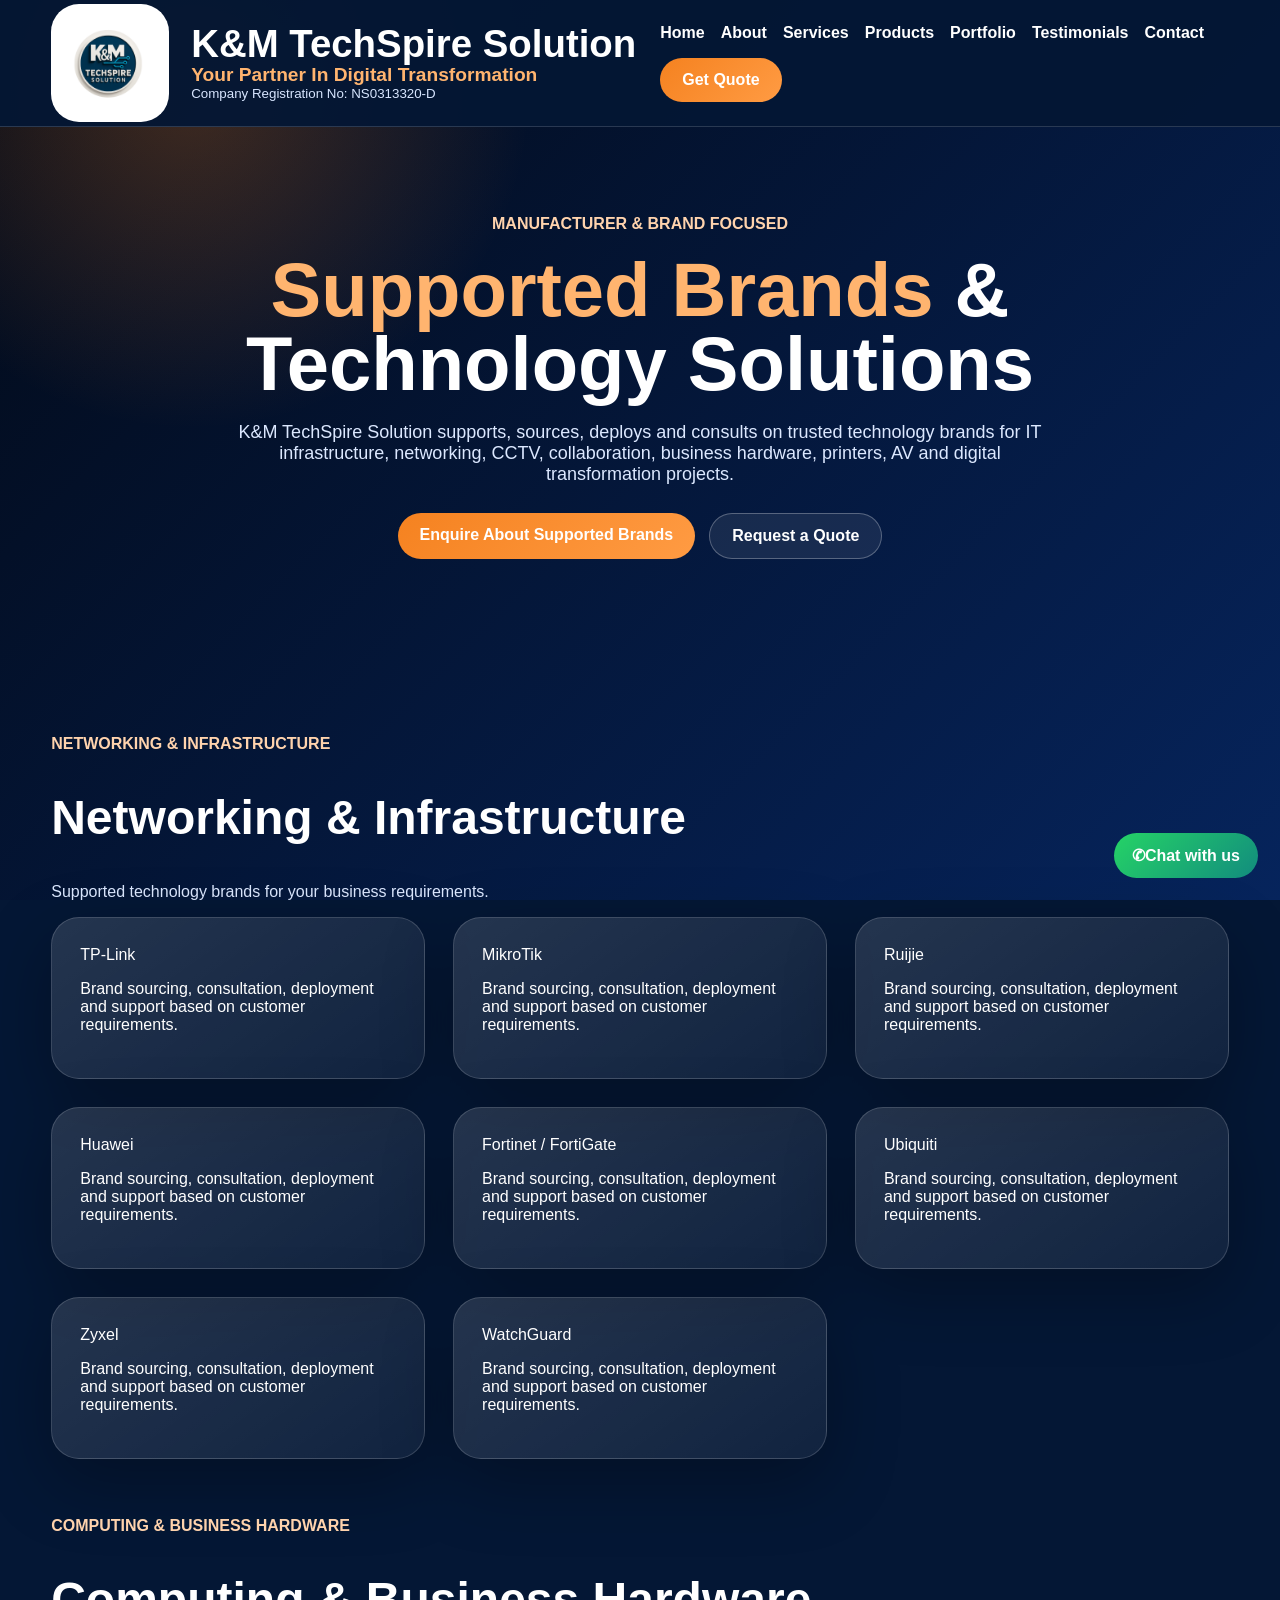
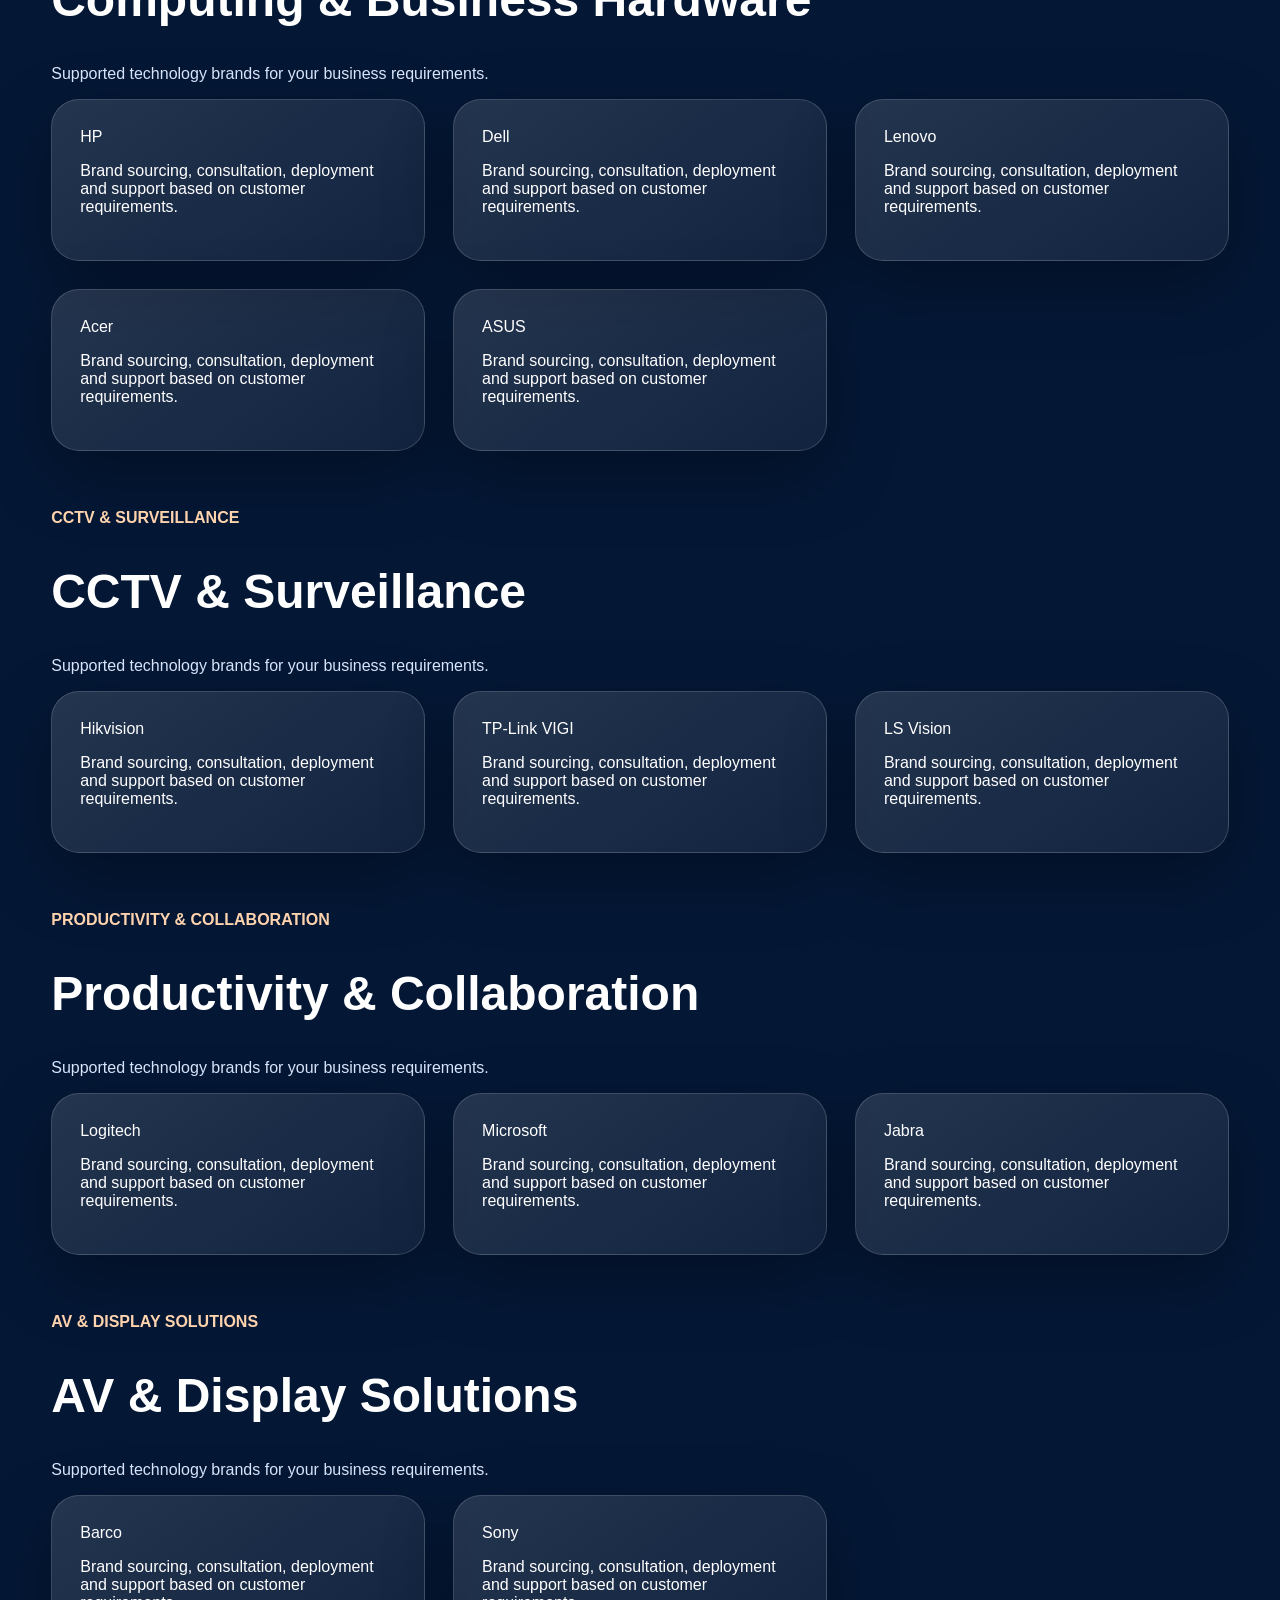
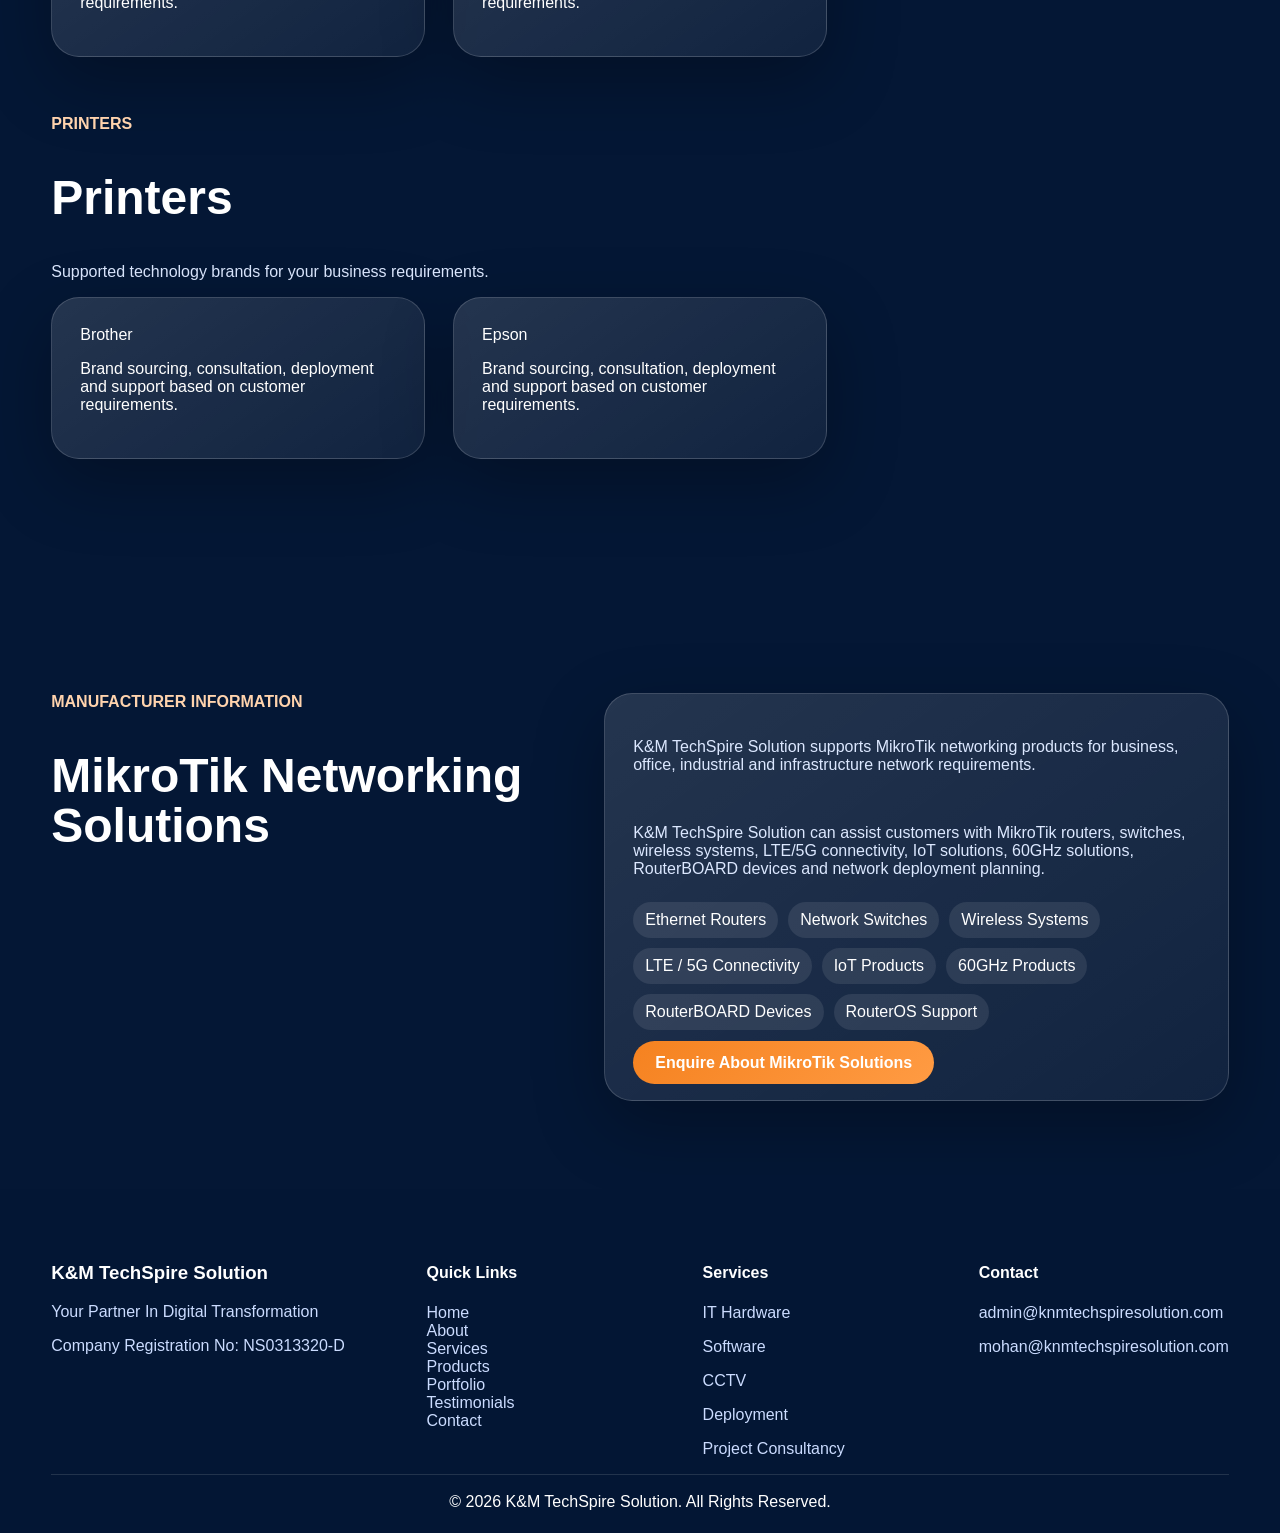
==== commit a5ded98e: "Add files via upload" ====
--- a/products.html
+++ b/products.html
@@ -1,31 +1 @@
-<!DOCTYPE html>
-<html lang="en">
-<head>
-  <meta charset="UTF-8" />
-  <meta name="viewport" content="width=device-width, initial-scale=1.0" />
-  <title>Supported Brands & Technology Solutions | K&M TechSpire Solution</title>
-  <meta name="description" content="Supported technology brands and manufacturer solutions by K&M TechSpire Solution including TP-Link, MikroTik, Ruijie, Huawei, Fortinet, Ubiquiti, Zyxel, WatchGuard, HP, Dell, Lenovo, Hikvision, Microsoft and more." />
-  <meta name="theme-color" content="#041735" />
-  <link rel="canonical" href="https://www.knmtechspiresolution.com/products.html" />
-  <link rel="stylesheet" href="style.css?v=20260707-final-3d-process" />
-</head>
-<body>
-  <div class="site-bg" aria-hidden="true"></div>
-  <header class="site-header"><div class="container nav-wrap"><a class="brand" href="index.html#home"><span class="brand-logo"><img src="assets/logo.png" alt="K&M TechSpire Solution Logo" onload="this.classList.add('loaded')" onerror="this.classList.add('missing')"><span class="logo-fallback">K&M</span></span><span class="brand-text"><strong>K&M TechSpire Solution</strong><em>Your Partner In Digital Transformation</em><small>Company Registration No: NS0313320-D</small></span></a><nav class="nav-links" aria-label="Main navigation"><a href="index.html#home">Home</a><a href="index.html#about">About</a><a href="index.html#services">Services</a><a href="products.html">Products</a><a href="index.html#portfolio">Portfolio</a><a href="index.html#testimonials">Testimonials</a><a href="index.html#contact">Contact</a><a class="nav-btn" href="index.html#contact">Get Quote</a></nav></div></header>
-  <main>
-    <section class="page-hero section-pad"><div class="container hero-simple-inner reveal"><span class="eyebrow">Manufacturer & Brand Focused</span><h1><span>Supported Brands</span> & Technology Solutions</h1><p>K&M TechSpire Solution supports, sources, deploys and consults on trusted technology brands for IT infrastructure, networking, CCTV, collaboration, business hardware, printers, AV and digital transformation projects.</p><div class="actions center"><a class="btn primary" href="https://wa.me/60176232542?text=Hello%20K%26M%20TechSpire%20Solution%2C%20I%20am%20interested%20in%20your%20supported%20brands.%20Please%20contact%20me." target="_blank" rel="noopener">Enquire About Supported Brands</a><a class="btn secondary" href="index.html#contact">Request a Quote</a></div></div></section>
-    <section class="section-pad brands-section"><div class="container">
-      <section class="brand-category reveal"><div class="brand-category-head"><span class="section-label">Networking & Infrastructure</span><h2>Networking & Infrastructure</h2><p>Routing, switching, Wi‑Fi, firewall, VPN, VLAN, and business network infrastructure brands.</p></div><div class="brand-grid"><article class="brand-card reveal"><div class="brand-name">TP-Link</div><p>Networking, infrastructure, Wi‑Fi, switching, routing, connectivity and deployment support.</p></article><article class="brand-card reveal"><div class="brand-name">MikroTik</div><p>Routers, switches, wireless systems, LTE/5G, IoT, RouterBOARD, RouterOS, and network deployment support.</p></article><article class="brand-card reveal"><div class="brand-name">Ruijie</div><p>Networking, infrastructure, Wi‑Fi, switching, routing, connectivity and deployment support.</p></article><article class="brand-card reveal"><div class="brand-name">Huawei</div><p>Networking, infrastructure, Wi‑Fi, switching, routing, connectivity and deployment support.</p></article><article class="brand-card reveal"><div class="brand-name">Fortinet / FortiGate</div><p>Firewall, VPN, security gateway, and network protection solution support.</p></article><article class="brand-card reveal"><div class="brand-name">Ubiquiti</div><p>Networking, infrastructure, Wi‑Fi, switching, routing, connectivity and deployment support.</p></article><article class="brand-card reveal"><div class="brand-name">Zyxel</div><p>Networking, infrastructure, Wi‑Fi, switching, routing, connectivity and deployment support.</p></article><article class="brand-card reveal"><div class="brand-name">WatchGuard</div><p>Networking, infrastructure, Wi‑Fi, switching, routing, connectivity and deployment support.</p></article></div></section>
-      <section class="brand-category reveal"><div class="brand-category-head"><span class="section-label">Computing & Business Hardware</span><h2>Computing & Business Hardware</h2><p>Business laptops, desktops, workstations, accessories, and hardware deployment brands.</p></div><div class="brand-grid"><article class="brand-card reveal"><div class="brand-name">HP</div><p>Business laptops, desktops, accessories, deployment and hardware sourcing support.</p></article><article class="brand-card reveal"><div class="brand-name">Dell</div><p>Business laptops, desktops, accessories, deployment and hardware sourcing support.</p></article><article class="brand-card reveal"><div class="brand-name">Lenovo</div><p>Business laptops, desktops, accessories, deployment and hardware sourcing support.</p></article><article class="brand-card reveal"><div class="brand-name">Acer</div><p>Business laptops, desktops, accessories, deployment and hardware sourcing support.</p></article><article class="brand-card reveal"><div class="brand-name">ASUS</div><p>Business laptops, desktops, accessories, deployment and hardware sourcing support.</p></article></div></section>
-      <section class="brand-category reveal"><div class="brand-category-head"><span class="section-label">CCTV & Surveillance</span><h2>CCTV & Surveillance</h2><p>CCTV cameras, NVR, surveillance hardware, site monitoring, and security solution brands.</p></div><div class="brand-grid"><article class="brand-card reveal"><div class="brand-name">Hikvision</div><p>CCTV, surveillance hardware, recording systems, site support and solution planning.</p></article><article class="brand-card reveal"><div class="brand-name">TP-Link VIGI</div><p>Business CCTV cameras, NVR, surveillance hardware, and monitoring solution support.</p></article><article class="brand-card reveal"><div class="brand-name">LS Vision</div><p>CCTV, surveillance hardware, recording systems, site support and solution planning.</p></article></div></section>
-      <section class="brand-category reveal"><div class="brand-category-head"><span class="section-label">Productivity & Collaboration</span><h2>Productivity & Collaboration</h2><p>Productivity, meeting room, webcam, headset, and collaboration solution brands.</p></div><div class="brand-grid"><article class="brand-card reveal"><div class="brand-name">Logitech</div><p>Meeting, communication, productivity and workplace collaboration hardware support.</p></article><article class="brand-card reveal"><div class="brand-name">Microsoft</div><p>Microsoft 365, Teams, email, cloud productivity, collaboration, and digital workplace solutions.</p></article><article class="brand-card reveal"><div class="brand-name">Jabra</div><p>Meeting, communication, productivity and workplace collaboration hardware support.</p></article></div></section>
-      <section class="brand-category reveal"><div class="brand-category-head"><span class="section-label">AV & Display Solutions</span><h2>AV & Display Solutions</h2><p>Display, AV, presentation, meeting room, and collaboration solution brands.</p></div><div class="brand-grid"><article class="brand-card reveal"><div class="brand-name">Barco</div><p>Displays, AV, presentation, meeting room and collaboration solution support.</p></article><article class="brand-card reveal"><div class="brand-name">Sony</div><p>Displays, AV, presentation, meeting room and collaboration solution support.</p></article></div></section>
-      <section class="brand-category reveal"><div class="brand-category-head"><span class="section-label">Printers</span><h2>Printers</h2><p>Business printing, scanning, and office document workflow brands.</p></div><div class="brand-grid"><article class="brand-card reveal"><div class="brand-name">Brother</div><p>Business printers, scanning, labels, and document workflow support.</p></article><article class="brand-card reveal"><div class="brand-name">Epson</div><p>Printers, ink systems, scanning, projection, and business document solution support.</p></article></div></section>
-    </div></section>
-    <section class="section-pad"><div class="container split-grid"><div class="section-title reveal"><span class="section-label">Manufacturer Information</span><h2>MikroTik Networking Solutions</h2></div><div class="glass reveal"><p>K&M TechSpire Solution supports MikroTik networking products for business, office, industrial and infrastructure network requirements.</p><br><p>K&M TechSpire Solution can assist customers with MikroTik routers, switches, wireless systems, LTE/5G connectivity, IoT solutions, 60GHz solutions, RouterBOARD devices and network deployment planning.</p><div class="product-area-list"><span>Ethernet Routers</span><span>Network Switches</span><span>Wireless Systems</span><span>LTE / 5G Connectivity</span><span>IoT Products</span><span>60GHz Products</span><span>RouterBOARD Devices</span><span>RouterOS Support</span></div><a class="btn primary" href="https://wa.me/60176232542?text=Hello%20K%26M%20TechSpire%20Solution%2C%20I%20am%20interested%20in%20MikroTik%20networking%20solutions.%20Please%20contact%20me." target="_blank" rel="noopener">Enquire About MikroTik Solutions</a></div></div></section>
-    <section class="cta"><div class="container reveal"><h2>Looking for a Business Technology Brand?</h2><p>Share your required brand, solution category or project requirement, and K&M TechSpire Solution will assist with sourcing, consultation and deployment support.</p><div class="actions center"><a class="btn secondary" href="https://wa.me/60176232542?text=Hello%20K%26M%20TechSpire%20Solution%2C%20I%20am%20interested%20in%20your%20supported%20brands.%20Please%20contact%20me." target="_blank" rel="noopener">Chat on WhatsApp</a><a class="btn secondary" href="index.html#contact">Submit Enquiry</a></div></div></section>
-  </main>
-  <footer class="footer"><div class="container footer-grid"><div><h3>K&M TechSpire Solution</h3><p>Your Partner In Digital Transformation</p><p>Company Registration No: NS0313320-D</p></div><div><h4>Quick Links</h4><a href="index.html#home">Home</a><a href="index.html#about">About</a><a href="index.html#services">Services</a><a href="products.html">Products</a><a href="index.html#portfolio">Portfolio</a><a href="index.html#testimonials">Testimonials</a><a href="index.html#contact">Contact</a></div><div><h4>Services</h4><p>IT Hardware</p><p>Software</p><p>CCTV</p><p>Deployment</p><p>Project Consultancy</p></div><div><h4>Contact</h4><p>admin@knmtechspiresolution.com</p><p>mohan@knmtechspiresolution.com</p></div></div><div class="container footer-bottom">© 2026 K&M TechSpire Solution. All Rights Reserved.</div></footer><a class="floating-whatsapp" href="https://wa.me/60176232542?text=Hello%20K%26M%20TechSpire%20Solution%2C%20I%20am%20interested%20in%20your%20IT%20services.%20Please%20contact%20me." target="_blank" rel="noopener"><span class="floating-whatsapp-icon">✆</span><span class="floating-whatsapp-text">Chat with us</span></a>
-  <script src="script.js"></script>
-</body>
-</html>
+<!DOCTYPE html><html lang="en"><head><meta charset="UTF-8"><meta name="viewport" content="width=device-width, initial-scale=1.0"><title>Supported Brands & Technology Solutions | K&M TechSpire Solution</title><meta name="description" content="Supported technology brands and manufacturer solutions by K&M TechSpire Solution."><meta name="theme-color" content="#041735"><link rel="canonical" href="https://www.knmtechspiresolution.com/products.html"><link rel="stylesheet" href="style.css?v=final-gallery-live"></head><body><div class="site-bg" aria-hidden="true"></div><header class="site-header"><div class="container nav-wrap"><a class="brand" href="index.html#home"><span class="brand-logo"><img src="assets/logo.png" alt="K&M TechSpire Solution Logo" onload="this.classList.add('loaded')" onerror="this.classList.add('missing')"><span class="logo-fallback">K&M</span></span><span class="brand-text"><strong>K&M TechSpire Solution</strong><em>Your Partner In Digital Transformation</em><small>Company Registration No: NS0313320-D</small></span></a><nav class="nav-links"><a href="index.html#home">Home</a><a href="index.html#about">About</a><a href="index.html#services">Services</a><a href="products.html">Products</a><a href="index.html#portfolio">Portfolio</a><a href="index.html#testimonials">Testimonials</a><a href="index.html#contact">Contact</a><a class="nav-btn" href="index.html#contact">Get Quote</a></nav></div></header><main><section class="page-hero section-pad"><div class="container hero-simple-inner reveal"><span class="eyebrow">Manufacturer & Brand Focused</span><h1><span>Supported Brands</span> & Technology Solutions</h1><p>K&M TechSpire Solution supports, sources, deploys and consults on trusted technology brands for IT infrastructure, networking, CCTV, collaboration, business hardware, printers, AV and digital transformation projects.</p><div class="actions center"><a class="btn primary" href="https://wa.me/60176232542?text=Hello%20K%26M%20TechSpire%20Solution%2C%20I%20am%20interested%20in%20your%20IT%20services.%20Please%20contact%20me." target="_blank" rel="noopener">Enquire About Supported Brands</a><a class="btn secondary" href="index.html#contact">Request a Quote</a></div></div></section><section class="section-pad brands-section"><div class="container"><section class="brand-category reveal"><div class="brand-category-head"><span class="section-label">Networking & Infrastructure</span><h2>Networking & Infrastructure</h2><p>Supported technology brands for your business requirements.</p></div><div class="brand-grid"><article class="brand-card reveal"><div class="brand-name">TP-Link</div><p>Brand sourcing, consultation, deployment and support based on customer requirements.</p></article><article class="brand-card reveal"><div class="brand-name">MikroTik</div><p>Brand sourcing, consultation, deployment and support based on customer requirements.</p></article><article class="brand-card reveal"><div class="brand-name">Ruijie</div><p>Brand sourcing, consultation, deployment and support based on customer requirements.</p></article><article class="brand-card reveal"><div class="brand-name">Huawei</div><p>Brand sourcing, consultation, deployment and support based on customer requirements.</p></article><article class="brand-card reveal"><div class="brand-name">Fortinet / FortiGate</div><p>Brand sourcing, consultation, deployment and support based on customer requirements.</p></article><article class="brand-card reveal"><div class="brand-name">Ubiquiti</div><p>Brand sourcing, consultation, deployment and support based on customer requirements.</p></article><article class="brand-card reveal"><div class="brand-name">Zyxel</div><p>Brand sourcing, consultation, deployment and support based on customer requirements.</p></article><article class="brand-card reveal"><div class="brand-name">WatchGuard</div><p>Brand sourcing, consultation, deployment and support based on customer requirements.</p></article></div></section><section class="brand-category reveal"><div class="brand-category-head"><span class="section-label">Computing & Business Hardware</span><h2>Computing & Business Hardware</h2><p>Supported technology brands for your business requirements.</p></div><div class="brand-grid"><article class="brand-card reveal"><div class="brand-name">HP</div><p>Brand sourcing, consultation, deployment and support based on customer requirements.</p></article><article class="brand-card reveal"><div class="brand-name">Dell</div><p>Brand sourcing, consultation, deployment and support based on customer requirements.</p></article><article class="brand-card reveal"><div class="brand-name">Lenovo</div><p>Brand sourcing, consultation, deployment and support based on customer requirements.</p></article><article class="brand-card reveal"><div class="brand-name">Acer</div><p>Brand sourcing, consultation, deployment and support based on customer requirements.</p></article><article class="brand-card reveal"><div class="brand-name">ASUS</div><p>Brand sourcing, consultation, deployment and support based on customer requirements.</p></article></div></section><section class="brand-category reveal"><div class="brand-category-head"><span class="section-label">CCTV & Surveillance</span><h2>CCTV & Surveillance</h2><p>Supported technology brands for your business requirements.</p></div><div class="brand-grid"><article class="brand-card reveal"><div class="brand-name">Hikvision</div><p>Brand sourcing, consultation, deployment and support based on customer requirements.</p></article><article class="brand-card reveal"><div class="brand-name">TP-Link VIGI</div><p>Brand sourcing, consultation, deployment and support based on customer requirements.</p></article><article class="brand-card reveal"><div class="brand-name">LS Vision</div><p>Brand sourcing, consultation, deployment and support based on customer requirements.</p></article></div></section><section class="brand-category reveal"><div class="brand-category-head"><span class="section-label">Productivity & Collaboration</span><h2>Productivity & Collaboration</h2><p>Supported technology brands for your business requirements.</p></div><div class="brand-grid"><article class="brand-card reveal"><div class="brand-name">Logitech</div><p>Brand sourcing, consultation, deployment and support based on customer requirements.</p></article><article class="brand-card reveal"><div class="brand-name">Microsoft</div><p>Brand sourcing, consultation, deployment and support based on customer requirements.</p></article><article class="brand-card reveal"><div class="brand-name">Jabra</div><p>Brand sourcing, consultation, deployment and support based on customer requirements.</p></article></div></section><section class="brand-category reveal"><div class="brand-category-head"><span class="section-label">AV & Display Solutions</span><h2>AV & Display Solutions</h2><p>Supported technology brands for your business requirements.</p></div><div class="brand-grid"><article class="brand-card reveal"><div class="brand-name">Barco</div><p>Brand sourcing, consultation, deployment and support based on customer requirements.</p></article><article class="brand-card reveal"><div class="brand-name">Sony</div><p>Brand sourcing, consultation, deployment and support based on customer requirements.</p></article></div></section><section class="brand-category reveal"><div class="brand-category-head"><span class="section-label">Printers</span><h2>Printers</h2><p>Supported technology brands for your business requirements.</p></div><div class="brand-grid"><article class="brand-card reveal"><div class="brand-name">Brother</div><p>Brand sourcing, consultation, deployment and support based on customer requirements.</p></article><article class="brand-card reveal"><div class="brand-name">Epson</div><p>Brand sourcing, consultation, deployment and support based on customer requirements.</p></article></div></section></div></section><section class="section-pad"><div class="container split-grid"><div class="section-title reveal"><span class="section-label">Manufacturer Information</span><h2>MikroTik Networking Solutions</h2></div><div class="glass reveal"><p>K&M TechSpire Solution supports MikroTik networking products for business, office, industrial and infrastructure network requirements.</p><br><p>K&M TechSpire Solution can assist customers with MikroTik routers, switches, wireless systems, LTE/5G connectivity, IoT solutions, 60GHz solutions, RouterBOARD devices and network deployment planning.</p><div class="product-area-list"><span>Ethernet Routers</span><span>Network Switches</span><span>Wireless Systems</span><span>LTE / 5G Connectivity</span><span>IoT Products</span><span>60GHz Products</span><span>RouterBOARD Devices</span><span>RouterOS Support</span></div><a class="btn primary" href="https://wa.me/60176232542?text=Hello%20K%26M%20TechSpire%20Solution%2C%20I%20am%20interested%20in%20MikroTik%20networking%20solutions.%20Please%20contact%20me." target="_blank" rel="noopener">Enquire About MikroTik Solutions</a></div></div></section></main><footer class="footer"><div class="container footer-grid"><div><h3>K&M TechSpire Solution</h3><p>Your Partner In Digital Transformation</p><p>Company Registration No: NS0313320-D</p></div><div><h4>Quick Links</h4><a href="index.html#home">Home</a><a href="index.html#about">About</a><a href="index.html#services">Services</a><a href="products.html">Products</a><a href="index.html#portfolio">Portfolio</a><a href="index.html#testimonials">Testimonials</a><a href="index.html#contact">Contact</a></div><div><h4>Services</h4><p>IT Hardware</p><p>Software</p><p>CCTV</p><p>Deployment</p><p>Project Consultancy</p></div><div><h4>Contact</h4><p>admin@knmtechspiresolution.com</p><p>mohan@knmtechspiresolution.com</p></div></div><div class="container footer-bottom">© 2026 K&M TechSpire Solution. All Rights Reserved.</div></footer><a class="floating-whatsapp" href="https://wa.me/60176232542?text=Hello%20K%26M%20TechSpire%20Solution%2C%20I%20am%20interested%20in%20your%20IT%20services.%20Please%20contact%20me." target="_blank" rel="noopener"><span class="floating-whatsapp-icon">✆</span><span class="floating-whatsapp-text">Chat with us</span></a><script src="script.js"></script></body></html>
--- a/style.css
+++ b/style.css
@@ -1 +1 @@
-:root{--blue:#0b3d91;--dark:#041735;--orange:#f58220;--muted:#cbdcff;--border:rgba(255,255,255,.16);--shadow:0 24px 70px rgba(0,0,0,.28)}*{box-sizing:border-box;margin:0;padding:0}html{scroll-behavior:smooth;-webkit-text-size-adjust:100%}body{font-family:Arial,Helvetica,sans-serif;color:#fff;background:#041735;line-height:1.6;overflow-x:hidden;width:100%;max-width:100%}a{text-decoration:none;color:inherit}img,svg,video,canvas{max-width:100%;height:auto}p,h1,h2,h3,h4,a,span,strong,em,small,label,input,textarea,select{overflow-wrap:break-word}.container{width:min(92%,1180px);margin:auto}.site-bg{position:fixed;inset:0;z-index:0;pointer-events:none;background:radial-gradient(circle at 12% 10%,rgba(245,130,32,.32),transparent 23%),radial-gradient(circle at 88% 16%,rgba(76,154,255,.30),transparent 30%),radial-gradient(circle at 50% 100%,rgba(11,61,145,.60),transparent 42%),linear-gradient(135deg,#020916 0%,#041735 42%,#06245c 75%,#020916 100%)}.site-header,main,.footer{position:relative;z-index:2}.site-header{position:sticky;top:0;z-index:50;background:rgba(4,23,53,.94);backdrop-filter:blur(16px);border-bottom:1px solid rgba(255,255,255,.13)}.nav-wrap{min-height:126px;display:flex;align-items:center;justify-content:space-between;gap:26px}.brand{display:flex;align-items:center;gap:22px;min-width:560px;max-width:720px}.brand-logo{width:118px;height:118px;min-width:118px;border-radius:28px;background:#fff;display:grid;place-items:center;overflow:hidden;position:relative;box-shadow:0 20px 50px rgba(245,130,32,.34),0 0 30px rgba(255,255,255,.12)}.brand-logo img{position:absolute;inset:0;width:100%;height:100%;object-fit:contain;padding:8px;opacity:0}.brand-logo img.loaded{opacity:1}.brand-logo img.missing{display:none}.logo-fallback{color:#0b3d91;font-weight:900}.brand-text{display:flex;flex-direction:column;min-width:0}.brand-text strong{font-size:clamp(32px,3.1vw,44px);line-height:1.02;font-weight:900;letter-spacing:-1px;white-space:nowrap;text-shadow:0 8px 28px rgba(0,0,0,.28)}.brand-text em{font-style:normal;font-size:clamp(16px,1.4vw,22px);line-height:1.18;color:#ffb46f;font-weight:900;white-space:nowrap;margin-top:5px}.brand-text small{font-size:clamp(12px,1vw,15px);color:#d8e6ff;margin-top:7px;white-space:nowrap}.nav-links{display:flex;gap:16px;align-items:center;justify-content:flex-end;flex-wrap:wrap;font-size:14px;font-weight:800}.nav-links a{color:rgba(255,255,255,.9);white-space:nowrap}.nav-links a:hover{color:#ffb46f}.nav-btn{padding:10px 16px;border-radius:999px;background:linear-gradient(135deg,var(--orange),#ff9b43)!important;color:#fff!important}.section-pad{padding:88px 0}.hero-simple,.page-hero{min-height:auto;padding:92px 0 78px;display:grid;align-items:center}.hero-simple-inner{text-align:center;max-width:980px}.eyebrow,.section-label{display:inline-flex;color:#ffd3ad;font-weight:900;text-transform:uppercase;letter-spacing:1px}.eyebrow{padding:9px 15px;border-radius:999px;background:rgba(255,255,255,.08);border:1px solid rgba(255,255,255,.18);margin-bottom:22px}.hero-simple h1,.page-hero h1{font-size:clamp(42px,6vw,76px);line-height:.98;letter-spacing:-3px;margin-bottom:24px}.hero-simple h1 span,.page-hero h1 span{background:linear-gradient(90deg,#fff,#cbdcff,#ffb46f);-webkit-background-clip:text;background-clip:text;color:transparent}.hero-simple p,.page-hero p{font-size:18px;color:#dce8ff;max-width:820px;margin:0 auto 28px}.actions{display:flex;flex-wrap:wrap;gap:14px}.center{justify-content:center}.btn{display:inline-flex;align-items:center;justify-content:center;border-radius:999px;padding:13px 24px;font-weight:900;transition:.25s;border:0}.primary{background:linear-gradient(135deg,var(--orange),#ff9b43);box-shadow:0 16px 40px rgba(245,130,32,.25)}.secondary{background:rgba(255,255,255,.08);border:1px solid rgba(255,255,255,.28)}.btn:hover{transform:translateY(-3px)}.process-3d{display:grid;grid-template-columns:repeat(4,1fr);gap:14px;margin:30px auto 26px;max-width:760px;perspective:1200px}.process-card{position:relative;min-height:98px;border:1px solid rgba(255,255,255,.16);border-radius:22px;background:linear-gradient(145deg,rgba(255,255,255,.13),rgba(255,255,255,.055));box-shadow:0 20px 50px rgba(0,0,0,.24);color:#fff;cursor:pointer;transform-style:preserve-3d;transition:transform .25s ease,border-color .25s ease,box-shadow .25s ease,background .25s ease}.process-card b{display:block;color:#ffb46f;font-size:13px;margin-bottom:8px}.process-card span{font-size:16px;font-weight:900}.process-card:hover{transform:translateY(-8px) rotateX(8deg) rotateY(-8deg);border-color:rgba(245,130,32,.65);box-shadow:0 28px 70px rgba(245,130,32,.18)}.process-card.active{background:linear-gradient(145deg,rgba(245,130,32,.28),rgba(255,255,255,.08));border-color:rgba(245,130,32,.78);box-shadow:0 30px 75px rgba(245,130,32,.24),inset 0 0 28px rgba(245,130,32,.08)}.process-reveal-panel{max-width:930px;margin:0 auto 28px;padding:24px;border:1px solid rgba(245,130,32,.34);border-radius:28px;background:linear-gradient(145deg,rgba(255,255,255,.12),rgba(255,255,255,.045));box-shadow:0 24px 70px rgba(0,0,0,.24);display:grid;grid-template-columns:88px 1fr;gap:22px;text-align:left;backdrop-filter:blur(16px)}.process-reveal-panel.revealing{animation:panelPop .38s ease both}@keyframes panelPop{from{opacity:.45;transform:translateY(14px) scale(.985)}to{opacity:1;transform:translateY(0) scale(1)}}.process-reveal-icon{width:76px;height:76px;border-radius:22px;background:linear-gradient(135deg,#f58220,#ffb46f);display:grid;place-items:center;color:#fff;font-weight:900;font-size:24px;box-shadow:0 18px 42px rgba(245,130,32,.32)}.process-reveal-copy h2{font-size:28px;line-height:1.12;margin-bottom:10px}.process-reveal-copy p{color:#dce8ff;margin-bottom:12px}.process-reveal-copy ul{display:grid;grid-template-columns:repeat(2,minmax(0,1fr));gap:8px 18px;padding-left:18px;margin:0 0 18px;color:#fff}.process-whatsapp{width:auto!important}.ticker{padding:18px 0;background:rgba(255,255,255,.08);overflow:hidden;border-block:1px solid rgba(255,255,255,.12)}.ticker-track{display:inline-flex;gap:42px;white-space:nowrap;font-weight:900;color:#ffd3ad;will-change:transform;animation:tickerFullLeftToRight 24s linear infinite}.ticker-track span{white-space:nowrap;flex:0 0 auto}@keyframes tickerFullLeftToRight{0%{transform:translateX(-100%)}100%{transform:translateX(100vw)}}.section-heading{text-align:center;max-width:780px;margin:0 auto 46px}.section-heading h2,.section-title h2,.split-grid h2,.brand-category-head h2{font-size:clamp(30px,4vw,48px);line-height:1.05;margin:12px 0 16px}.section-heading p,.split-grid p,.brand-category-head p{color:#dce8ff}.split-grid{display:grid;grid-template-columns:.9fr 1.1fr;gap:42px;align-items:center}.glass,.service-card,.gallery-card,.testimonial,.brand-card{background:linear-gradient(145deg,rgba(255,255,255,.13),rgba(255,255,255,.055));border:1px solid rgba(255,255,255,.16);box-shadow:var(--shadow);border-radius:28px;backdrop-filter:blur(16px)}.glass{padding:34px}.service-grid{display:grid;grid-template-columns:repeat(3,minmax(0,1fr));gap:28px}.service-card{overflow:hidden;transition:.35s}.service-card:hover,.brand-card:hover{transform:translateY(-8px);border-color:rgba(245,130,32,.5)}.service-photo{height:190px;position:relative;background:linear-gradient(135deg,rgba(11,61,145,.95),rgba(4,23,53,.9));overflow:hidden}.service-photo img{position:absolute;inset:0;width:100%;height:100%;object-fit:cover;opacity:0;transition:.5s}.service-photo img.loaded{opacity:1}.service-photo img.missing{display:none}.service-photo:after{content:"";position:absolute;inset:0;background:linear-gradient(180deg,transparent 10%,rgba(4,23,53,.62))}.service-body{padding:24px;min-height:188px}.service-card h3{font-size:21px;margin-bottom:12px}.service-card p{color:#dce8ff}.portfolio-grid,.testimonial-live-layout{display:grid;grid-template-columns:1.15fr .85fr;gap:22px}.gallery-stack{display:grid;gap:22px}.gallery-card{min-height:310px;padding:28px;display:flex;flex-direction:column;justify-content:flex-end;background:linear-gradient(145deg,rgba(255,255,255,.16),rgba(255,255,255,.06)),radial-gradient(circle at 20% 20%,rgba(245,130,32,.28),transparent 34%),linear-gradient(135deg,rgba(11,61,145,.75),rgba(4,23,53,.92))}.gallery-card.large{min-height:642px}.gallery-card b{color:#ffb46f;text-transform:uppercase;font-size:12px}.gallery-card h3{font-size:25px;margin:10px 0}.testimonial-display,.testimonial-form{padding:30px}.testimonial-display-head{display:flex;justify-content:space-between;gap:18px;align-items:flex-start;margin-bottom:22px}.testimonial-display-head h3,.testimonial-form h3{font-size:28px;line-height:1.1;margin-top:8px}.live-badge{display:inline-flex;padding:8px 12px;border-radius:999px;background:rgba(245,130,32,.18);color:#ffb46f;border:1px solid rgba(245,130,32,.34);font-size:12px;font-weight:900;white-space:nowrap}.testimonial-list{display:grid;gap:16px;max-height:620px;overflow:auto;padding-right:6px}.testimonial{padding:28px}.testimonial strong{color:#f58220;font-size:44px}.testimonial p{color:#dce8ff;margin:12px 0 22px}.testimonial span{color:#ffb46f;font-weight:900}.testimonial-form label,.contact-form label{display:block;color:#ffb46f;font-weight:900;margin:14px 0 7px}.testimonial-form input,.testimonial-form select,.testimonial-form textarea,.contact-form input,.contact-form select,.contact-form textarea{width:100%;padding:14px 15px;border-radius:16px;border:1px solid rgba(255,255,255,.18);background:rgba(255,255,255,.09);color:#fff;font-family:inherit;outline:none;font-size:16px}.testimonial-form option,.contact-form option{color:#111827}.form-note,.feedback-status{color:#dce8ff;margin-top:8px}.hidden-field{display:none}.form-btn{width:100%;border:none;margin-top:8px}.brand-category{margin-bottom:58px}.brand-category-head{max-width:850px;margin-bottom:24px}.brand-grid{display:grid;grid-template-columns:repeat(4,minmax(0,1fr));gap:22px}.brand-card{padding:24px;transition:.3s}.brand-name{font-size:24px;font-weight:900;color:#fff;margin-bottom:10px}.brand-card p{color:#dce8ff;font-size:14px;min-height:85px}.brand-link{display:inline-flex;margin-top:18px;color:#ffb46f;font-weight:900}.product-area-list{display:flex;flex-wrap:wrap;gap:10px;margin:24px 0}.product-area-list span{padding:9px 12px;border-radius:999px;font-size:13px;font-weight:800;background:rgba(255,255,255,.09);border:1px solid rgba(255,255,255,.14)}.cta{padding:82px 0;text-align:center;background:linear-gradient(135deg,rgba(245,130,32,.95),rgba(217,107,18,.88))}.cta h2{font-size:clamp(32px,5vw,54px);line-height:1;margin-bottom:16px}.cta p{margin-bottom:28px}.floating-whatsapp{position:fixed;right:22px;bottom:22px;z-index:9999;display:inline-flex;align-items:center;gap:10px;padding:13px 18px;border-radius:999px;background:linear-gradient(135deg,#25D366,#128C7E);color:#fff!important;font-weight:900;font-size:14px;line-height:1;text-decoration:none;box-shadow:0 18px 45px rgba(18,140,126,.36),0 8px 24px rgba(0,0,0,.26);border:1px solid rgba(255,255,255,.20);transition:.22s;max-width:calc(100vw - 34px)}.floating-whatsapp:hover{transform:translateY(-4px) scale(1.02)}.floating-whatsapp-icon{width:30px;height:30px;min-width:30px;display:grid;place-items:center;border-radius:50%;background:rgba(255,255,255,.18);font-size:18px;font-weight:900}.floating-whatsapp-text{white-space:nowrap}.footer{padding:54px 0 22px;background:rgba(4,23,53,.9);border-top:1px solid rgba(255,255,255,.12)}.footer-grid{display:grid;grid-template-columns:1.4fr 1fr 1fr 1fr;gap:28px;margin-bottom:28px}.footer p,.footer a{display:block;color:#cbdcff;margin-bottom:8px}.footer-bottom{text-align:center;color:#adc2ec;border-top:1px solid rgba(255,255,255,.12);padding-top:18px}.reveal{opacity:0;transform:translateY(28px) scale(.99);transition:opacity .65s ease,transform .65s ease}.reveal.active{opacity:1;transform:translateY(0) scale(1)}@media(prefers-reduced-motion:reduce){*,*:before,*:after{animation:none!important;transition:none!important;scroll-behavior:auto!important}}@media(max-width:1180px){.site-header{position:relative}.nav-wrap{min-height:auto;padding:18px 0;flex-direction:column;align-items:center;justify-content:center;gap:16px}.brand{width:100%;min-width:0;max-width:100%;justify-content:center}.brand-logo{width:94px;height:94px;min-width:94px;border-radius:24px}.brand-text strong{font-size:clamp(28px,5vw,40px);white-space:nowrap}.brand-text em{font-size:clamp(14px,2.5vw,19px);white-space:nowrap}.brand-text small{font-size:clamp(11px,2vw,14px);white-space:nowrap}.nav-links{width:100%;justify-content:center;gap:10px 14px;font-size:13px}.split-grid,.portfolio-grid,.testimonial-live-layout{grid-template-columns:1fr;gap:38px}.service-grid,.brand-grid{grid-template-columns:repeat(2,1fr)}.footer-grid{grid-template-columns:repeat(2,1fr)}}@media(max-width:640px){.container{width:92%}.section-pad{padding:58px 0}.nav-wrap{padding:14px 0 16px;gap:14px}.brand{justify-content:flex-start;gap:10px}.brand-logo{width:66px;height:66px;min-width:66px;border-radius:18px}.brand-logo img{padding:5px}.brand-text{max-width:calc(100% - 76px)}.brand-text strong{font-size:clamp(18px,5.2vw,24px);line-height:1.05;letter-spacing:-.45px;white-space:nowrap}.brand-text em{font-size:clamp(11px,3.3vw,14px);line-height:1.18;white-space:nowrap}.brand-text small{font-size:clamp(9px,2.7vw,11px);line-height:1.2;white-space:nowrap}.nav-links{font-size:12px;gap:8px 10px;line-height:1.1}.nav-links a{padding:6px 4px}.nav-btn{padding:9px 13px}.hero-simple,.page-hero{padding:52px 0 48px}.hero-simple-inner{text-align:left}.eyebrow{font-size:11px;line-height:1.3;padding:8px 12px}.hero-simple h1,.page-hero h1{font-size:clamp(34px,10vw,46px);line-height:1;letter-spacing:-1.5px}.hero-simple p,.page-hero p{font-size:16px;line-height:1.65}.process-3d{grid-template-columns:repeat(2,1fr);gap:10px}.process-card{min-height:88px}.process-reveal-panel{grid-template-columns:1fr;padding:20px}.process-reveal-icon{width:64px;height:64px}.process-reveal-copy ul{grid-template-columns:1fr}.actions{display:grid;grid-template-columns:1fr;width:100%;gap:12px}.btn{width:100%;padding:13px 18px}.ticker{padding:14px 0}.ticker-track{gap:30px;font-size:14px;animation-duration:20s}.section-heading{margin-bottom:32px}.section-heading h2,.section-title h2,.split-grid h2,.brand-category-head h2{font-size:clamp(28px,9vw,38px);line-height:1.08}.glass,.testimonial,.testimonial-form,.testimonial-display{padding:22px;border-radius:24px}.service-grid,.footer-grid,.brand-grid{grid-template-columns:1fr}.service-card,.brand-card{border-radius:24px}.service-photo{height:210px}.portfolio-grid,.gallery-stack{gap:18px}.gallery-card,.gallery-card.large{min-height:260px;padding:24px}.testimonial-display-head{flex-direction:column}.testimonial-list{max-height:none}.brand-card p{min-height:auto}.floating-whatsapp{right:16px;bottom:16px;width:58px;height:58px;padding:0;justify-content:center;border-radius:50%}.floating-whatsapp-icon{width:36px;height:36px;min-width:36px;font-size:21px;background:transparent}.floating-whatsapp-text{display:none}.footer{text-align:left}.footer-grid{gap:22px}}@media(max-width:380px){.brand-logo{width:58px;height:58px;min-width:58px}.brand-text{max-width:calc(100% - 68px)}.brand-text strong{font-size:16.5px}.brand-text em{font-size:10px}.brand-text small{font-size:8.5px}.hero-simple h1,.page-hero h1{font-size:32px}}
+body{font-family:Arial,Helvetica,sans-serif;margin:0;background:#041735;color:#fff;overflow-x:hidden}a{text-decoration:none;color:inherit}.container{width:min(92%,1180px);margin:auto}.site-bg{position:fixed;inset:0;z-index:0;background:radial-gradient(circle at 15% 10%,rgba(245,130,32,.25),transparent 25%),linear-gradient(135deg,#020916,#06245c);pointer-events:none}.site-header,main,.footer{position:relative;z-index:2}.site-header{background:rgba(4,23,53,.94);border-bottom:1px solid rgba(255,255,255,.15)}.nav-wrap{min-height:126px;display:flex;align-items:center;justify-content:space-between;gap:24px}.brand{display:flex;align-items:center;gap:22px}.brand-logo{width:118px;height:118px;min-width:118px;background:#fff;border-radius:28px;display:grid;place-items:center;overflow:hidden}.brand-logo img{width:100%;height:100%;object-fit:contain;padding:8px;box-sizing:border-box;opacity:0}.brand-logo img.loaded{opacity:1}.logo-fallback{color:#0b3d91;font-weight:900}.brand-text strong{display:block;font-size:clamp(32px,3vw,44px);white-space:nowrap;line-height:1}.brand-text em{display:block;color:#ffb46f;font-style:normal;font-weight:900;font-size:clamp(16px,1.5vw,22px);white-space:nowrap}.brand-text small{display:block;color:#d8e6ff;white-space:nowrap}.nav-links{display:flex;flex-wrap:wrap;gap:16px;font-weight:800}.nav-btn,.btn{border-radius:999px;padding:13px 22px;font-weight:900}.nav-btn,.primary{background:linear-gradient(135deg,#f58220,#ff9b43)}.secondary{border:1px solid rgba(255,255,255,.28);background:rgba(255,255,255,.08)}.section-pad{padding:88px 0}.hero-simple-inner{text-align:center;max-width:980px}.eyebrow,.section-label{color:#ffd3ad;font-weight:900;text-transform:uppercase}.hero-simple h1,.page-hero h1{font-size:clamp(42px,6vw,76px);line-height:.98;margin:20px 0}.hero-simple h1 span,.page-hero h1 span{color:#ffb46f}.hero-simple p,.page-hero p{color:#dce8ff;font-size:18px;max-width:820px;margin:0 auto 28px}.actions{display:flex;gap:14px;flex-wrap:wrap;justify-content:center}.process-3d{display:grid;grid-template-columns:repeat(4,1fr);gap:14px;max-width:760px;margin:30px auto;perspective:1200px}.process-card{min-height:98px;border-radius:22px;border:1px solid rgba(255,255,255,.16);background:linear-gradient(145deg,rgba(255,255,255,.13),rgba(255,255,255,.055));color:#fff;box-shadow:0 20px 50px rgba(0,0,0,.24);transition:.25s;cursor:pointer}.process-card b{display:block;color:#ffb46f}.process-card span{font-weight:900}.process-card:hover{transform:translateY(-8px) rotateX(8deg) rotateY(-8deg);border-color:#f58220}.process-card.active{background:linear-gradient(145deg,rgba(245,130,32,.28),rgba(255,255,255,.08));border-color:#f58220}.process-reveal-panel{max-width:930px;margin:0 auto 28px;padding:24px;border:1px solid rgba(245,130,32,.34);border-radius:28px;background:rgba(255,255,255,.08);display:grid;grid-template-columns:88px 1fr;gap:22px;text-align:left}.process-reveal-icon{width:76px;height:76px;border-radius:22px;background:#f58220;display:grid;place-items:center;font-weight:900;font-size:24px}.process-reveal-copy h2{margin-top:0}.process-reveal-copy p{color:#dce8ff}.process-reveal-copy ul{display:grid;grid-template-columns:repeat(2,1fr);gap:8px}.ticker{overflow:hidden;padding:18px 0;background:rgba(255,255,255,.08);border-block:1px solid rgba(255,255,255,.12)}.ticker-track{display:inline-flex;gap:42px;white-space:nowrap;font-weight:900;color:#ffd3ad;animation:tickerFullLeftToRight 24s linear infinite}@keyframes tickerFullLeftToRight{0%{transform:translateX(-100%)}100%{transform:translateX(100vw)}}.split-grid{display:grid;grid-template-columns:.9fr 1.1fr;gap:42px}.glass,.service-card,.gallery-media-card,.testimonial,.brand-card,.gallery-card{background:linear-gradient(145deg,rgba(255,255,255,.13),rgba(255,255,255,.055));border:1px solid rgba(255,255,255,.16);border-radius:28px;box-shadow:0 24px 70px rgba(0,0,0,.28)}.glass,.testimonial,.testimonial-form,.testimonial-display,.brand-card{padding:28px}.section-heading{text-align:center;max-width:780px;margin:0 auto 46px}.section-heading h2,.section-title h2,.brand-category-head h2{font-size:clamp(30px,4vw,48px);line-height:1.05}.section-heading p,.glass p,.brand-category-head p{color:#dce8ff}.service-grid,.brand-grid{display:grid;grid-template-columns:repeat(3,1fr);gap:28px}.service-card{overflow:hidden}.service-photo{height:190px;position:relative;background:#0b3d91}.service-photo img{width:100%;height:100%;object-fit:cover;opacity:0}.service-photo img.loaded{opacity:1}.service-body{padding:24px}.real-gallery-grid{display:grid;grid-template-columns:repeat(3,1fr);gap:24px}.gallery-media-card{position:relative;min-height:360px;overflow:hidden}.gallery-media-card img{position:absolute;inset:0;width:100%;height:100%;object-fit:cover}.gallery-media-card:after{content:"";position:absolute;inset:0;background:linear-gradient(180deg,transparent,rgba(4,23,53,.9))}.gallery-media-card div{position:absolute;z-index:2;bottom:0;padding:26px}.gallery-media-card b{color:#ffb46f}.featured-gallery-card{grid-column:span 2}.testimonial-live-layout,.portfolio-grid{display:grid;grid-template-columns:1.1fr .9fr;gap:24px}.testimonial-display-head{display:flex;justify-content:space-between}.live-badge{color:#ffb46f}.testimonial-form input,.testimonial-form select,.testimonial-form textarea,.contact-form input,.contact-form select,.contact-form textarea{width:100%;box-sizing:border-box;margin:7px 0 14px;padding:14px;border-radius:16px;border:1px solid rgba(255,255,255,.18);background:rgba(255,255,255,.09);color:#fff;font-size:16px}.hidden-field{display:none}.cta{padding:82px 0;text-align:center;background:linear-gradient(135deg,#f58220,#d96b12)}.floating-whatsapp{position:fixed;right:22px;bottom:22px;z-index:9999;background:linear-gradient(135deg,#25D366,#128C7E);padding:13px 18px;border-radius:999px;font-weight:900}.footer{padding:54px 0 22px;background:rgba(4,23,53,.9)}.footer-grid{display:grid;grid-template-columns:1.4fr 1fr 1fr 1fr;gap:28px}.footer a,.footer p{display:block;color:#cbdcff}.footer-bottom{text-align:center;border-top:1px solid rgba(255,255,255,.12);padding-top:18px}.reveal{opacity:0;transform:translateY(28px);transition:.65s}.reveal.active{opacity:1;transform:none}.brand-category{margin-bottom:58px}.product-area-list{display:flex;flex-wrap:wrap;gap:10px;margin:24px 0}.product-area-list span{padding:9px 12px;border-radius:999px;background:rgba(255,255,255,.09)}@media(max-width:1180px){.nav-wrap{flex-direction:column}.brand{min-width:0}.service-grid,.brand-grid,.real-gallery-grid{grid-template-columns:repeat(2,1fr)}.split-grid,.portfolio-grid,.testimonial-live-layout{grid-template-columns:1fr}.footer-grid{grid-template-columns:repeat(2,1fr)}}@media(max-width:640px){.container{width:92%}.section-pad{padding:58px 0}.brand{gap:10px}.brand-logo{width:66px;height:66px;min-width:66px;border-radius:18px}.brand-text strong{font-size:clamp(18px,5.2vw,24px)}.brand-text em{font-size:clamp(11px,3.3vw,14px)}.brand-text small{font-size:clamp(9px,2.7vw,11px)}.nav-links{font-size:12px;gap:8px}.hero-simple-inner{text-align:left}.process-3d{grid-template-columns:repeat(2,1fr)}.process-reveal-panel{grid-template-columns:1fr}.process-reveal-copy ul{grid-template-columns:1fr}.actions{display:grid}.btn{width:100%;box-sizing:border-box}.service-grid,.brand-grid,.real-gallery-grid,.footer-grid{grid-template-columns:1fr}.featured-gallery-card{grid-column:auto}.gallery-media-card{min-height:300px}.floating-whatsapp{width:58px;height:58px;padding:0;display:grid;place-items:center;border-radius:50%}.floating-whatsapp-text{display:none}}
